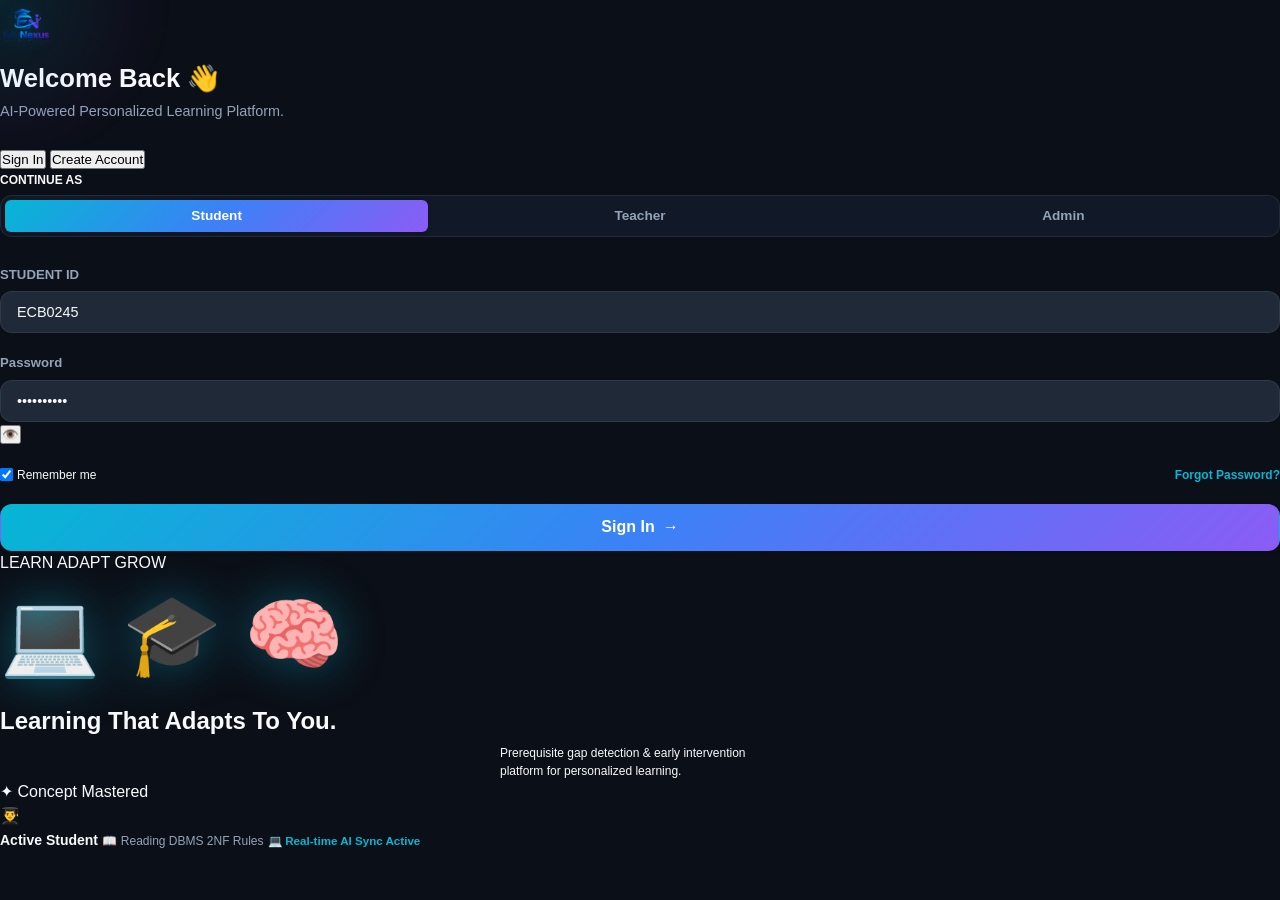
==== index.html @ 5bfc8385 "Integrate official high-res EduNexus logo, splash screen, and responsive brand styling" ====
<!DOCTYPE html>
<html lang="en" data-theme="dark">
<head>
  <meta charset="UTF-8">
  <meta name="viewport" content="width=device-width, initial-scale=1.0">
  <title>EduNexus — AI-Powered Personalized Learning & Early Intervention</title>
  
  <!-- Modern Typography -->
  <link rel="preconnect" href="https://fonts.googleapis.com">
  <link rel="preconnect" href="https://fonts.gstatic.com" crossorigin>
  <link href="https://fonts.googleapis.com/css2?family=Plus+Jakarta+Sans:wght@400;500;600;700;800&family=JetBrains+Mono:wght@400;600&display=swap" rel="stylesheet">
  
  <!-- CSS Stylesheet System -->
  <link rel="stylesheet" href="css/global.css">
  <link rel="stylesheet" href="css/components.css">
  <link rel="stylesheet" href="css/animations.css">
  <link rel="stylesheet" href="css/auth.css">
  <link rel="stylesheet" href="css/dashboard.css">
  <link rel="stylesheet" href="css/responsive.css">
</head>
<body>

  <!-- SPLASH ENTRANCE SCREEN -->
  <div id="edunexus-splash-screen" class="splash-screen-overlay">
    <div class="splash-logo-wrapper">
      <img src="assets/logo.png" alt="EduNexus — Personalized Learning Platform" class="splash-logo-img">
    </div>
  </div>

  <!-- SPA AUTHENTICATION VIEW WRAPPER -->
  <div id="auth-view-wrapper" style="display: block;"></div>

  <!-- SPA APPLICATION SHELL (SIDEBAR & HEADER) -->
  <div id="app-shell" class="app-container" style="display: none;">
    <!-- COLLAPSIBLE SIDEBAR WITH PERMANENT FOOTER -->
    <aside id="sidebar-container" class="app-sidebar">
      <div class="sidebar-header">
        <a class="sidebar-brand magnetic-target" onclick="Router.navigate('/student')" title="EduNexus">
          <img src="assets/logo.png" alt="EduNexus — Personalized Learning Platform" class="edunexus-logo-img sidebar-logo-img">
        </a>
        <button class="sidebar-toggle-btn" onclick="App.toggleSidebar()" title="Toggle Navigation">
          ⋮
        </button>
      </div>

      <!-- Navigation Links Scrollable Area -->
      <nav id="sidebar-nav-items" class="sidebar-nav"></nav>

      <!-- PERMANENT SIDEBAR FOOTER USER SECTION -->
      <div class="sidebar-footer">
        <div id="sidebar-user-avatar" class="user-avatar" onclick="App.toggleProfileDropdown()">S</div>
        <div class="user-info">
          <span id="sidebar-user-name" class="user-name">Demo Student</span>
          <span id="sidebar-user-role" class="user-role">STUDENT</span>
        </div>
        <button onclick="Auth.confirmLogout()" class="btn btn-secondary btn-sm" style="margin-left: auto; padding: 0.35rem 0.55rem;" title="Logout">
          🚪
        </button>
      </div>
    </aside>

    <!-- MAIN DASHBOARD CONTENT AREA -->
    <main class="app-main">
      <!-- Top Sticky App Header -->
      <header class="app-header">
        <div class="header-welcome">
          <h2 id="header-welcome-text">Good morning, <strong>Student</strong> 👋</h2>
        </div>

        <!-- Header Actions with Profile Dropdown -->
        <div class="header-actions">
          <button class="btn btn-secondary btn-sm" onclick="Notifications.toast('You have no unread notifications.', 'info')">
            🔔 <span class="badge badge-cyan" style="padding: 0.1rem 0.4rem;">0</span>
          </button>
          
          <div style="position: relative;">
            <button class="btn btn-outline btn-sm" onclick="App.toggleProfileDropdown()">
              👤 Profile ▼
            </button>
            <div id="header-profile-dropdown" class="header-profile-dropdown">
              <a class="dropdown-item" onclick="Router.navigate('/settings')">⚙️ Settings</a>
              <div style="height: 1px; background: var(--border-color); margin: 0.35rem 0;"></div>
              <a class="dropdown-item text-danger" onclick="Auth.confirmLogout()">🚪 Logout</a>
            </div>
          </div>
        </div>
      </header>

      <!-- Page Body Container (Dynamic SPA Router View) -->
      <div id="page-body-container" class="page-body"></div>
    </main>
  </div>

  <!-- GLOBAL MODAL OVERLAY CONTAINER -->
  <div id="global-modal-overlay" class="modal-overlay">
    <div class="modal-container">
      <div class="modal-header">
        <h3 id="global-modal-title" class="modal-title">Notification</h3>
        <button class="modal-close" onclick="Notifications.closeModal()">&times;</button>
      </div>
      <div id="global-modal-body" class="modal-body"></div>
      <div id="global-modal-footer" class="modal-footer">
        <button class="btn btn-primary" onclick="Notifications.closeModal()">OK</button>
      </div>
    </div>
  </div>

  <!-- GLOBAL TOAST CONTAINER -->
  <div id="global-toast-container" class="toast-container"></div>

  <!-- JAVASCRIPT MODULAR STACK -->
  <script src="js/storage.js"></script>
  <script src="js/auth.js"></script>
  <script src="js/ai-engine.js"></script>
  <script src="js/quiz.js"></script>
  <script src="js/learning-path.js"></script>
  <script src="js/student.js"></script>
  <script src="js/teacher.js"></script>
  <script src="js/admin.js"></script>
  <script src="js/notifications.js"></script>
  <script src="js/animations.js"></script>
  <script src="js/router.js"></script>
  <script src="js/app.js"></script>
</body>
</html>
---- css/global.css ----
/* ============================================================
   EDUNEXUS — GLOBAL DESIGN SYSTEM & TOKENS
   ============================================================ */

:root {
  /* Color Palette - Dark Theme (Default) */
  --bg-primary: #0B0F17;
  --bg-secondary: #111827;
  --bg-tertiary: #1F2937;
  --bg-card: rgba(17, 24, 39, 0.75);
  --bg-card-hover: rgba(31, 41, 55, 0.85);
  --bg-glass: rgba(17, 24, 39, 0.6);

  --text-primary: #F8FAFC;
  --text-secondary: #94A3B8;
  --text-muted: #64748B;
  
  --accent-cyan: #06B6D4;
  --accent-blue: #3B82F6;
  --accent-purple: #8B5CF6;
  --accent-pink: #EC4899;
  --accent-amber: #F59E0B;
  --accent-emerald: #10B981;
  --accent-rose: #EF4444;

  --gradient-primary: linear-gradient(135deg, #06B6D4 0%, #3B82F6 50%, #8B5CF6 100%);
  --gradient-secondary: linear-gradient(135deg, #3B82F6 0%, #8B5CF6 100%);
  --gradient-glow: radial-gradient(circle at center, rgba(6, 182, 212, 0.15) 0%, rgba(139, 92, 246, 0.05) 50%, transparent 70%);
  --gradient-card: linear-gradient(145deg, rgba(255, 255, 255, 0.05) 0%, rgba(255, 255, 255, 0.01) 100%);

  --border-color: rgba(255, 255, 255, 0.08);
  --border-focus: rgba(6, 182, 212, 0.5);

  --shadow-sm: 0 2px 4px rgba(0, 0, 0, 0.2);
  --shadow-md: 0 4px 12px rgba(0, 0, 0, 0.3);
  --shadow-lg: 0 10px 30px rgba(0, 0, 0, 0.4);
  --shadow-glow: 0 0 20px rgba(6, 182, 212, 0.25);

  --radius-sm: 6px;
  --radius-md: 12px;
  --radius-lg: 20px;
  --radius-full: 9999px;

  --sidebar-width: 260px;
  --sidebar-collapsed-width: 72px;
  --header-height: 70px;

  --font-family: -apple-system, BlinkMacSystemFont, "Segoe UI", Roboto, Helvetica, Arial, sans-serif;
  --transition-fast: 0.15s cubic-bezier(0.4, 0, 0.2, 1);
  --transition-normal: 0.25s cubic-bezier(0.4, 0, 0.2, 1);
  --transition-slow: 0.4s cubic-bezier(0.4, 0, 0.2, 1);
}

/* Light Theme Overrides */
[data-theme="light"] {
  --bg-primary: #F1F5F9;
  --bg-secondary: #FFFFFF;
  --bg-tertiary: #E2E8F0;
  --bg-card: rgba(255, 255, 255, 0.85);
  --bg-card-hover: rgba(248, 250, 252, 0.95);
  --bg-glass: rgba(255, 255, 255, 0.7);

  --text-primary: #0F172A;
  --text-secondary: #475569;
  --text-muted: #94A3B8;

  --border-color: rgba(0, 0, 0, 0.08);
  --border-focus: rgba(3B82F6, 0.5);

  --shadow-sm: 0 2px 4px rgba(0, 0, 0, 0.05);
  --shadow-md: 0 4px 12px rgba(0, 0, 0, 0.08);
  --shadow-lg: 0 10px 30px rgba(0, 0, 0, 0.12);
  --shadow-glow: 0 0 20px rgba(59, 130, 246, 0.15);
}

/* Base Resets */
*, *::before, *::after {
  box-sizing: border-box;
  margin: 0;
  padding: 0;
}

html, body {
  width: 100%;
  height: 100%;
  font-family: var(--font-family);
  background-color: var(--bg-primary);
  color: var(--text-primary);
  overflow-x: hidden;
  line-height: 1.5;
  -webkit-font-smoothing: antialiased;
  -webkit-tap-highlight-color: transparent;
}

body {
  display: flex;
  flex-direction: column;
  min-height: 100vh;
}

/* Scrollbar Styling */
::-webkit-scrollbar {
  width: 6px;
  height: 6px;
}
::-webkit-scrollbar-track {
  background: var(--bg-primary);
}
::-webkit-scrollbar-thumb {
  background: var(--bg-tertiary);
  border-radius: var(--radius-full);
}
::-webkit-scrollbar-thumb:hover {
  background: var(--accent-blue);
}

/* Utility Layout Classes */
.flex { display: flex; }
.flex-col { flex-direction: column; }
.items-center { align-items: center; }
.justify-between { justify-content: space-between; }
.justify-center { justify-content: center; }
.gap-1 { gap: 0.25rem; }
.gap-2 { gap: 0.5rem; }
.gap-3 { gap: 0.75rem; }
.gap-4 { gap: 1rem; }
.gap-6 { gap: 1.5rem; }

.grid { display: grid; }
.grid-2 { grid-template-columns: repeat(2, 1fr); }
.grid-3 { grid-template-columns: repeat(3, 1fr); }
.grid-4 { grid-template-columns: repeat(4, 1fr); }

.w-full { width: 100%; }
.h-full { height: 100%; }

.text-sm { font-size: 0.875rem; }
.text-xs { font-size: 0.75rem; }
.text-lg { font-size: 1.125rem; }
.text-xl { font-size: 1.25rem; }
.text-2xl { font-size: 1.5rem; }
.font-bold { font-weight: 700; }
.font-medium { font-weight: 500; }

.hidden { display: none !important; }
---- css/components.css ----
/* ============================================================
   EDUNEXUS — REUSABLE UI COMPONENTS & OFFICIAL BRAND LOGO
   ============================================================ */

/* Official EduNexus Logo Component */
.edunexus-logo-img {
  height: auto;
  max-height: 52px;
  width: auto;
  object-fit: contain;
  transition: transform 250ms ease, filter 250ms ease;
  filter: drop-shadow(0 2px 8px rgba(6, 182, 212, 0.15));
  user-select: none;
}

.edunexus-logo-img:hover {
  transform: scale(1.04);
  filter: drop-shadow(0 4px 16px rgba(6, 182, 212, 0.35));
}

/* Splash Screen Entrance Animation */
.splash-screen-overlay {
  position: fixed;
  top: 0;
  left: 0;
  width: 100vw;
  height: 100vh;
  background: var(--bg-primary);
  display: flex;
  align-items: center;
  justify-content: center;
  z-index: 9999;
  opacity: 1;
  transition: opacity 500ms ease, visibility 500ms ease;
  pointer-events: none;
}

.splash-screen-overlay.fade-out {
  opacity: 0;
  visibility: hidden;
}

.splash-logo-wrapper {
  animation: splashLogoEntrance 750ms ease-out forwards;
}

.splash-logo-img {
  max-height: 95px;
  width: auto;
  object-fit: contain;
  filter: drop-shadow(0 8px 24px rgba(6, 182, 212, 0.4));
}

@keyframes splashLogoEntrance {
  0% {
    opacity: 0;
    transform: scale(0.96);
  }
  100% {
    opacity: 1;
    transform: scale(1);
  }
}

/* Buttons */
.btn {
  display: inline-flex;
  align-items: center;
  justify-content: center;
  gap: 0.5rem;
  padding: 0.65rem 1.25rem;
  font-family: var(--font-family);
  font-size: 0.9rem;
  font-weight: 600;
  border-radius: var(--radius-md);
  border: 1px solid transparent;
  cursor: pointer;
  transition: all var(--transition-fast);
  outline: none;
  user-select: none;
  white-space: nowrap;
}

.btn-primary {
  background: var(--gradient-primary);
  color: #FFFFFF;
  box-shadow: var(--shadow-sm);
}
.btn-primary:hover {
  transform: translateY(-2px) scale(1.02);
  box-shadow: var(--shadow-glow);
}
.btn-primary:active {
  transform: translateY(0) scale(0.98);
}

.btn-secondary {
  background: var(--bg-tertiary);
  color: var(--text-primary);
  border-color: var(--border-color);
}
.btn-secondary:hover {
  background: var(--bg-card-hover);
  border-color: var(--text-muted);
  transform: translateY(-1px);
}

.btn-outline {
  background: transparent;
  color: var(--accent-cyan);
  border-color: var(--accent-cyan);
}
.btn-outline:hover {
  background: rgba(6, 182, 212, 0.1);
  box-shadow: 0 0 12px rgba(6, 182, 212, 0.2);
}

.btn-danger {
  background: rgba(239, 68, 68, 0.15);
  color: #F87171;
  border-color: rgba(239, 68, 68, 0.3);
}
.btn-danger:hover {
  background: rgba(239, 68, 68, 0.3);
  color: #FFFFFF;
}

.btn-sm {
  padding: 0.4rem 0.85rem;
  font-size: 0.8rem;
  border-radius: var(--radius-sm);
}

.btn-lg {
  padding: 0.85rem 1.75rem;
  font-size: 1rem;
}

/* Glass & Card Containers */
.card {
  background: var(--bg-card);
  backdrop-filter: blur(12px);
  -webkit-backdrop-filter: blur(12px);
  border: 1px solid var(--border-color);
  border-radius: var(--radius-md);
  padding: 1.5rem;
  transition: transform var(--transition-normal), box-shadow var(--transition-normal), border-color var(--transition-normal);
  position: relative;
  overflow: hidden;
}

.card:hover {
  transform: translateY(-3px) scale(1.015);
  box-shadow: var(--shadow-md);
  border-color: rgba(255, 255, 255, 0.15);
}

.card-gradient-border {
  position: relative;
}

.card-gradient-border::before {
  content: '';
  position: absolute;
  top: 0;
  left: 0;
  right: 0;
  height: 2px;
  background: var(--gradient-primary);
}

/* Badges */
.badge {
  display: inline-flex;
  align-items: center;
  gap: 0.25rem;
  padding: 0.25rem 0.6rem;
  font-size: 0.75rem;
  font-weight: 700;
  border-radius: var(--radius-full);
  text-transform: uppercase;
  letter-spacing: 0.05em;
}

.badge-cyan {
  background: rgba(6, 182, 212, 0.15);
  color: var(--accent-cyan);
  border: 1px solid rgba(6, 182, 212, 0.3);
}

.badge-purple {
  background: rgba(139, 92, 246, 0.15);
  color: var(--accent-purple);
  border: 1px solid rgba(139, 92, 246, 0.3);
}

.badge-high {
  background: rgba(239, 68, 68, 0.15);
  color: #F87171;
  border: 1px solid rgba(239, 68, 68, 0.3);
}

.badge-medium {
  background: rgba(245, 158, 11, 0.15);
  color: #FBBF24;
  border: 1px solid rgba(245, 158, 11, 0.3);
}

.badge-low {
  background: rgba(16, 185, 129, 0.15);
  color: #34D399;
  border: 1px solid rgba(16, 185, 129, 0.3);
}

/* Form Controls */
.form-group {
  margin-bottom: 1.25rem;
  display: flex;
  flex-direction: column;
  gap: 0.4rem;
}

.form-label {
  font-size: 0.825rem;
  font-weight: 600;
  color: var(--text-secondary);
}

.form-control {
  width: 100%;
  padding: 0.75rem 1rem;
  font-family: var(--font-family);
  font-size: 0.9rem;
  color: var(--text-primary);
  background: var(--bg-tertiary);
  border: 1px solid var(--border-color);
  border-radius: var(--radius-md);
  transition: border-color var(--transition-fast), box-shadow var(--transition-fast);
  outline: none;
}

.form-control:focus {
  border-color: var(--accent-cyan);
  box-shadow: 0 0 0 3px rgba(6, 182, 212, 0.15);
}

/* Modals */
.modal-overlay {
  position: fixed;
  top: 0;
  left: 0;
  right: 0;
  bottom: 0;
  background: rgba(11, 15, 25, 0.75);
  backdrop-filter: blur(8px);
  -webkit-backdrop-filter: blur(8px);
  display: flex;
  align-items: center;
  justify-content: center;
  z-index: 1000;
  opacity: 0;
  visibility: hidden;
  transition: opacity var(--transition-normal), visibility var(--transition-normal);
}

.modal-overlay.active {
  opacity: 1;
  visibility: visible;
}

.modal-container {
  background: var(--bg-secondary);
  border: 1px solid var(--border-color);
  border-radius: var(--radius-lg);
  width: 90%;
  max-width: 540px;
  box-shadow: var(--shadow-lg);
  transform: scale(0.95);
  transition: transform var(--transition-normal);
  overflow: hidden;
}

.modal-overlay.active .modal-container {
  transform: scale(1);
}

.modal-header {
  padding: 1.25rem 1.5rem;
  border-bottom: 1px solid var(--border-color);
  display: flex;
  align-items: center;
  justify-content: space-between;
}

.modal-title {
  font-size: 1.15rem;
  font-weight: 700;
  color: var(--text-primary);
}

.modal-close {
  background: transparent;
  border: none;
  color: var(--text-muted);
  font-size: 1.5rem;
  cursor: pointer;
  line-height: 1;
}

.modal-body {
  padding: 1.5rem;
  max-height: 70vh;
  overflow-y: auto;
}

.modal-footer {
  padding: 1rem 1.5rem;
  border-top: 1px solid var(--border-color);
  display: flex;
  justify-content: flex-end;
  gap: 0.75rem;
  background: var(--bg-tertiary);
}

/* Toast Notifications */
.toast-container {
  position: fixed;
  bottom: 1.5rem;
  right: 1.5rem;
  z-index: 1100;
  display: flex;
  flex-direction: column;
  gap: 0.75rem;
}

.toast {
  display: flex;
  align-items: center;
  gap: 0.75rem;
  padding: 0.85rem 1.25rem;
  background: var(--bg-card);
  border: 1px solid var(--border-color);
  border-radius: var(--radius-md);
  box-shadow: var(--shadow-md);
  color: var(--text-primary);
  font-size: 0.875rem;
  font-weight: 500;
  animation: slideInRight 0.3s ease-out forwards;
}

@keyframes slideInRight {
  from { transform: translateX(100%); opacity: 0; }
  to { transform: translateX(0); opacity: 1; }
}

/* AI Sparkle Icon */
.ai-sparkle-icon {
  display: inline-block;
  color: var(--accent-cyan);
  animation: pulseGlow 2s infinite ease-in-out;
}

@keyframes pulseGlow {
  0%, 100% { transform: scale(1); filter: drop-shadow(0 0 4px var(--accent-cyan)); }
  50% { transform: scale(1.2); filter: drop-shadow(0 0 10px var(--accent-cyan)); }
}
---- css/animations.css ----
/* ============================================================
   EDUNEXUS — KEYFRAME ANIMATIONS & EFFECTS
   ============================================================ */

/* Cursor Spotlight Radial Overlay */
.cursor-spotlight {
  position: fixed;
  top: 0;
  left: 0;
  width: 350px;
  height: 350px;
  border-radius: 50%;
  background: radial-gradient(circle, rgba(6, 182, 212, 0.12) 0%, rgba(139, 92, 246, 0.03) 50%, transparent 70%);
  pointer-events: none;
  transform: translate(-50%, -50%);
  z-index: 9999;
  transition: opacity 0.3s ease;
}

/* Floating Animation */
@keyframes float {
  0%, 100% { transform: translateY(0px) rotate(0deg); }
  50% { transform: translateY(-8px) rotate(1deg); }
}
.animate-float {
  animation: float 4s ease-in-out infinite;
}

/* Pulse Glow */
@keyframes pulseGlow {
  0%, 100% { box-shadow: 0 0 15px rgba(6, 182, 212, 0.2); }
  50% { box-shadow: 0 0 30px rgba(6, 182, 212, 0.5); }
}
.animate-pulse-glow {
  animation: pulseGlow 3s infinite ease-in-out;
}

/* Fade Scale In */
@keyframes fadeScaleIn {
  from {
    opacity: 0;
    transform: scale(0.96) translateY(8px);
  }
  to {
    opacity: 1;
    transform: scale(1) translateY(0);
  }
}
.animate-fade-in {
  animation: fadeScaleIn 0.35s cubic-bezier(0.16, 1, 0.3, 1) forwards;
}

/* Loading Spinner */
@keyframes spin {
  from { transform: rotate(0deg); }
  to { transform: rotate(360deg); }
}
.spinner {
  width: 24px;
  height: 24px;
  border: 3px solid rgba(255, 255, 255, 0.1);
  border-top-color: var(--accent-cyan);
  border-radius: 50%;
  animation: spin 0.8s linear infinite;
}

/* Magnetic Logo Hover & Letter Scaling */
.brand-letter {
  display: inline-block;
  transition: transform 0.2s cubic-bezier(0.34, 1.56, 0.64, 1), color 0.2s ease;
  cursor: pointer;
}

/* Splash Screen Overlay */
.splash-screen {
  position: fixed;
  inset: 0;
  background: var(--bg-primary);
  display: flex;
  flex-direction: column;
  align-items: center;
  justify-content: center;
  z-index: 10000;
  transition: opacity 0.5s ease, visibility 0.5s ease;
}
.splash-screen.fade-out {
  opacity: 0;
  visibility: hidden;
}

/* Student Reading Book Character Animation */
@keyframes walkAndRead {
  0% {
    transform: translateX(0px) scaleX(1);
  }
  42% {
    transform: translateX(240px) scaleX(1) rotate(0deg);
  }
  46% {
    transform: translateX(240px) scaleX(1) rotate(180deg);
  }
  50% {
    transform: translateX(240px) scaleX(1) rotate(360deg);
  }
  51% {
    transform: translateX(240px) scaleX(-1);
  }
  92% {
    transform: translateX(0px) scaleX(-1) rotate(0deg);
  }
  96% {
    transform: translateX(0px) scaleX(-1) rotate(180deg);
  }
  100% {
    transform: translateX(0px) scaleX(1) rotate(360deg);
  }
}

.reading-student-character {
  position: relative;
  display: inline-flex;
  align-items: center;
  justify-content: center;
  width: 48px;
  height: 48px;
  animation: walkAndRead 12s ease-in-out infinite;
  user-select: none;
}

.reading-student-avatar {
  width: 40px;
  height: 40px;
  background: var(--gradient-primary);
  border-radius: 50%;
  display: flex;
  align-items: center;
  justify-content: center;
  color: white;
  font-size: 20px;
  box-shadow: 0 4px 12px rgba(6, 182, 212, 0.4);
}

/* Learning Path Node Pulse */
@keyframes nodePulse {
  0% { box-shadow: 0 0 0 0 rgba(6, 182, 212, 0.6); }
  70% { box-shadow: 0 0 0 12px rgba(6, 182, 212, 0); }
  100% { box-shadow: 0 0 0 0 rgba(6, 182, 212, 0); }
}
.node-active {
  animation: nodePulse 2s infinite;
}
---- css/auth.css ----
/* ============================================================
   EDUNEXUS — AUTHENTICATION STYLES (LOGIN & REGISTRATION)
   ============================================================ */

.auth-wrapper {
  min-height: 100vh;
  width: 100%;
  display: flex;
  align-items: center;
  justify-content: center;
  background: var(--bg-primary);
  position: relative;
  overflow: hidden;
  padding: 1.5rem;
}

/* Background Animated Blobs */
.auth-bg-blob {
  position: absolute;
  border-radius: 50%;
  filter: blur(80px);
  opacity: 0.35;
  pointer-events: none;
}
.auth-bg-blob-1 {
  top: -10%;
  left: -10%;
  width: 450px;
  height: 450px;
  background: var(--accent-cyan);
}
.auth-bg-blob-2 {
  bottom: -15%;
  right: -10%;
  width: 500px;
  height: 500px;
  background: var(--accent-purple);
}

.auth-card {
  width: 100%;
  max-width: 440px;
  background: var(--bg-card);
  backdrop-filter: blur(16px);
  -webkit-backdrop-filter: blur(16px);
  border: 1px solid var(--border-color);
  border-radius: var(--radius-lg);
  padding: 2.5rem 2rem;
  box-shadow: var(--shadow-lg);
  z-index: 10;
  position: relative;
}

.auth-brand {
  display: flex;
  flex-direction: column;
  align-items: center;
  margin-bottom: 2rem;
  text-align: center;
}

.auth-brand img {
  height: 50px;
  width: auto;
  margin-bottom: 0.75rem;
}

.auth-subtitle {
  font-size: 0.85rem;
  color: var(--text-secondary);
  font-weight: 500;
}

/* Role Selector Tabs */
.role-tabs {
  display: flex;
  background: var(--bg-secondary);
  border-radius: var(--radius-md);
  padding: 0.25rem;
  margin-bottom: 1.75rem;
  border: 1px solid var(--border-color);
}

.role-tab {
  flex: 1;
  padding: 0.55rem 0;
  text-align: center;
  font-size: 0.85rem;
  font-weight: 600;
  color: var(--text-secondary);
  border: none;
  background: transparent;
  border-radius: var(--radius-sm);
  cursor: pointer;
  transition: all var(--transition-fast);
}

.role-tab.active {
  background: var(--gradient-primary);
  color: #FFFFFF;
  box-shadow: var(--shadow-sm);
}

.role-tab:hover:not(.active) {
  color: var(--text-primary);
}

/* Auth Actions & Links */
.auth-actions {
  display: flex;
  flex-direction: column;
  gap: 1rem;
  margin-top: 1.5rem;
}

.auth-footer-text {
  text-align: center;
  font-size: 0.85rem;
  color: var(--text-muted);
  margin-top: 1.5rem;
}

.auth-link {
  color: var(--accent-cyan);
  text-decoration: none;
  font-weight: 600;
  cursor: pointer;
}
.auth-link:hover {
  text-decoration: underline;
}
---- css/dashboard.css ----
/* ============================================================
   EDUNEXUS — MAIN APPLICATION DASHBOARD STYLES
   ============================================================ */

/* App Container Layout */
.app-container {
  display: flex;
  min-height: 100vh;
  width: 100%;
  position: relative;
  background: var(--bg-primary);
}

/* Sidebar */
.app-sidebar {
  width: var(--sidebar-width);
  background: var(--bg-secondary);
  border-right: 1px solid var(--border-color);
  display: flex;
  flex-direction: column;
  position: fixed;
  top: 0;
  bottom: 0;
  left: 0;
  z-index: 100;
  transition: width var(--transition-normal);
}

.app-sidebar.collapsed {
  width: var(--sidebar-collapsed-width);
}

.sidebar-header {
  height: var(--header-height);
  display: flex;
  align-items: center;
  justify-content: space-between;
  padding: 0 1.25rem;
  border-bottom: 1px solid var(--border-color);
}

.sidebar-brand {
  display: flex;
  align-items: center;
  gap: 0.75rem;
  overflow: hidden;
  text-decoration: none;
}

.sidebar-brand img {
  height: 36px;
  width: auto;
  min-width: 36px;
}

.sidebar-toggle-btn {
  background: transparent;
  border: none;
  color: var(--text-secondary);
  font-size: 1.2rem;
  cursor: pointer;
  padding: 0.4rem;
  border-radius: var(--radius-sm);
  display: flex;
  align-items: center;
  justify-content: center;
  transition: color var(--transition-fast), background-color var(--transition-fast);
}
.sidebar-toggle-btn:hover {
  color: var(--text-primary);
  background: var(--bg-tertiary);
}

/* Sidebar Navigation Items */
.sidebar-nav {
  flex: 1;
  padding: 1.25rem 0.75rem;
  display: flex;
  flex-direction: column;
  gap: 0.35rem;
  overflow-y: auto;
}

.nav-item {
  display: flex;
  align-items: center;
  gap: 0.85rem;
  padding: 0.75rem 1rem;
  color: var(--text-secondary);
  text-decoration: none;
  border-radius: var(--radius-md);
  font-size: 0.9rem;
  font-weight: 500;
  transition: all var(--transition-fast);
  white-space: nowrap;
  cursor: pointer;
}

.nav-item:hover {
  color: var(--text-primary);
  background: rgba(255, 255, 255, 0.05);
}

.nav-item.active {
  background: var(--gradient-primary);
  color: #FFFFFF;
  font-weight: 600;
  box-shadow: var(--shadow-sm);
}

.nav-item .nav-icon {
  font-size: 1.15rem;
  min-width: 24px;
  display: flex;
  align-items: center;
  justify-content: center;
}

.app-sidebar.collapsed .nav-text {
  display: none;
}

.app-sidebar.collapsed .sidebar-brand-text {
  display: none;
}

/* Sidebar Footer User Info */
.sidebar-footer {
  padding: 1rem;
  border-top: 1px solid var(--border-color);
  display: flex;
  align-items: center;
  gap: 0.75rem;
}

.user-avatar {
  width: 38px;
  height: 38px;
  min-width: 38px;
  border-radius: 50%;
  background: var(--gradient-secondary);
  display: flex;
  align-items: center;
  justify-content: center;
  color: #FFFFFF;
  font-weight: 700;
  font-size: 0.95rem;
}

.user-info {
  display: flex;
  flex-direction: column;
  overflow: hidden;
}

.user-name {
  font-size: 0.875rem;
  font-weight: 600;
  color: var(--text-primary);
  white-space: nowrap;
  overflow: hidden;
  text-overflow: ellipsis;
}

.user-role {
  font-size: 0.75rem;
  color: var(--text-muted);
  text-transform: capitalize;
}

.app-sidebar.collapsed .user-info {
  display: none;
}

/* Main Content Area */
.app-main {
  flex: 1;
  margin-left: var(--sidebar-width);
  display: flex;
  flex-direction: column;
  min-height: 100vh;
  transition: margin-left var(--transition-normal);
}

.app-sidebar.collapsed + .app-main {
  margin-left: var(--sidebar-collapsed-width);
}

/* Top App Header */
.app-header {
  height: var(--header-height);
  background: var(--bg-glass);
  backdrop-filter: blur(12px);
  -webkit-backdrop-filter: blur(12px);
  border-bottom: 1px solid var(--border-color);
  display: flex;
  align-items: center;
  justify-content: space-between;
  padding: 0 2rem;
  position: sticky;
  top: 0;
  z-index: 90;
}

.header-welcome {
  display: flex;
  flex-direction: column;
}

.header-welcome h2 {
  font-size: 1.15rem;
  font-weight: 700;
}

.header-actions {
  display: flex;
  align-items: center;
  gap: 1rem;
}

/* Main Page Body Container */
.page-body {
  padding: 2rem;
  flex: 1;
}

/* Overview Stat Cards Grid */
.stats-grid {
  display: grid;
  grid-template-columns: repeat(auto-fit, minmax(220px, 1fr));
  gap: 1.25rem;
  margin-bottom: 2rem;
}

.stat-card {
  display: flex;
  align-items: center;
  gap: 1rem;
  padding: 1.25rem 1.5rem;
}

.stat-icon {
  width: 48px;
  height: 48px;
  border-radius: var(--radius-md);
  background: rgba(6, 182, 212, 0.12);
  color: var(--accent-cyan);
  display: flex;
  align-items: center;
  justify-content: center;
  font-size: 1.5rem;
}

.stat-content {
  display: flex;
  flex-direction: column;
}

.stat-value {
  font-size: 1.6rem;
  font-weight: 800;
  line-height: 1.2;
}

.stat-label {
  font-size: 0.8rem;
  color: var(--text-secondary);
  font-weight: 500;
}

/* Subjects & Topic Cards Grid */
.subject-card {
  cursor: pointer;
}

.subject-header {
  display: flex;
  justify-content: space-between;
  align-items: flex-start;
  margin-bottom: 1rem;
}

.subject-title {
  font-size: 1.1rem;
  font-weight: 700;
}

.topic-list-item {
  display: flex;
  align-items: center;
  justify-content: space-between;
  padding: 0.85rem 1rem;
  background: var(--bg-tertiary);
  border: 1px solid var(--border-color);
  border-radius: var(--radius-md);
  margin-bottom: 0.65rem;
  transition: all var(--transition-fast);
}

.topic-list-item:hover {
  border-color: var(--accent-cyan);
  transform: translateX(4px);
}

/* Quiz Container Layout */
.quiz-container {
  max-width: 720px;
  margin: 0 auto;
}

.quiz-header {
  display: flex;
  align-items: center;
  justify-content: space-between;
  margin-bottom: 1.5rem;
}

.quiz-question-card {
  margin-bottom: 1.5rem;
}

.quiz-question-text {
  font-size: 1.15rem;
  font-weight: 600;
  margin-bottom: 1.25rem;
}

.quiz-options {
  display: flex;
  flex-direction: column;
  gap: 0.85rem;
}

.quiz-option-btn {
  display: flex;
  align-items: center;
  gap: 1rem;
  width: 100%;
  padding: 1rem 1.25rem;
  background: var(--bg-tertiary);
  border: 1px solid var(--border-color);
  border-radius: var(--radius-md);
  color: var(--text-primary);
  font-size: 0.95rem;
  text-align: left;
  cursor: pointer;
  transition: all var(--transition-fast);
}

.quiz-option-btn:hover {
  background: var(--bg-card-hover);
  border-color: var(--accent-cyan);
}

.quiz-option-btn.selected {
  background: rgba(6, 182, 212, 0.15);
  border-color: var(--accent-cyan);
  box-shadow: 0 0 12px rgba(6, 182, 212, 0.2);
}

.quiz-option-letter {
  width: 28px;
  height: 28px;
  border-radius: 50%;
  background: rgba(255, 255, 255, 0.1);
  display: flex;
  align-items: center;
  justify-content: center;
  font-weight: 700;
  font-size: 0.85rem;
}

.quiz-option-btn.selected .quiz-option-letter {
  background: var(--accent-cyan);
  color: #FFFFFF;
}

/* Learning Path Node Map */
.learning-path-wrapper {
  display: flex;
  flex-direction: column;
  align-items: center;
  padding: 2rem 0;
  gap: 1.5rem;
  position: relative;
}

.path-node-card {
  width: 100%;
  max-width: 480px;
  display: flex;
  align-items: center;
  gap: 1.25rem;
  padding: 1.25rem;
  background: var(--bg-card);
  border: 2px solid var(--border-color);
  border-radius: var(--radius-md);
  position: relative;
  z-index: 2;
}

.path-node-card.mastered { border-color: var(--accent-emerald); }
.path-node-card.weak-gap { border-color: var(--accent-rose); box-shadow: 0 0 15px rgba(239, 68, 68, 0.25); }
.path-node-card.current { border-color: var(--accent-cyan); box-shadow: 0 0 15px rgba(6, 182, 212, 0.25); }

.path-connector-line {
  width: 3px;
  height: 35px;
  background: var(--gradient-primary);
  margin: -0.5rem 0;
  z-index: 1;
}

/* Banner Alert */
.intervention-banner {
  background: linear-gradient(135deg, rgba(239, 68, 68, 0.15) 0%, rgba(245, 158, 11, 0.15) 100%);
  border: 1px solid rgba(239, 68, 68, 0.3);
  border-radius: var(--radius-md);
  padding: 1.25rem 1.5rem;
  margin-bottom: 1.75rem;
  display: flex;
  align-items: center;
  justify-content: space-between;
}
---- css/responsive.css ----
/* ============================================================
   EDUNEXUS — RESPONSIVE & MOBILE WEBVIEW OVERRIDES
   ============================================================ */

/* Tablet (Under 992px) */
@media (max-width: 992px) {
  :root {
    --sidebar-width: 220px;
  }
  
  .page-body {
    padding: 1.25rem;
  }
  
  .stats-grid {
    grid-template-columns: repeat(2, 1fr);
  }
  
  .grid-3, .grid-4 {
    grid-template-columns: repeat(2, 1fr);
  }
}

/* Mobile Devices (Under 768px) */
@media (max-width: 768px) {
  .app-sidebar {
    transform: translateX(-100%);
    width: 260px !important;
    box-shadow: var(--shadow-lg);
  }

  .app-sidebar.mobile-open {
    transform: translateX(0);
  }

  .app-main {
    margin-left: 0 !important;
  }

  .app-header {
    padding: 0 1rem;
  }

  .stats-grid {
    grid-template-columns: 1fr;
  }

  .grid-2, .grid-3, .grid-4 {
    grid-template-columns: 1fr;
  }

  .modal-container {
    max-width: 95%;
  }

  .toast-container {
    left: 1rem;
    right: 1rem;
    bottom: 1rem;
  }
  
  .toast {
    min-width: 100%;
  }

  .cursor-spotlight {
    display: none !important;
  }

  /* Ensure touch targets are at least 44x44px for Android WebView */
  .btn, .nav-item, .quiz-option-btn, .form-control {
    min-height: 44px;
  }
}
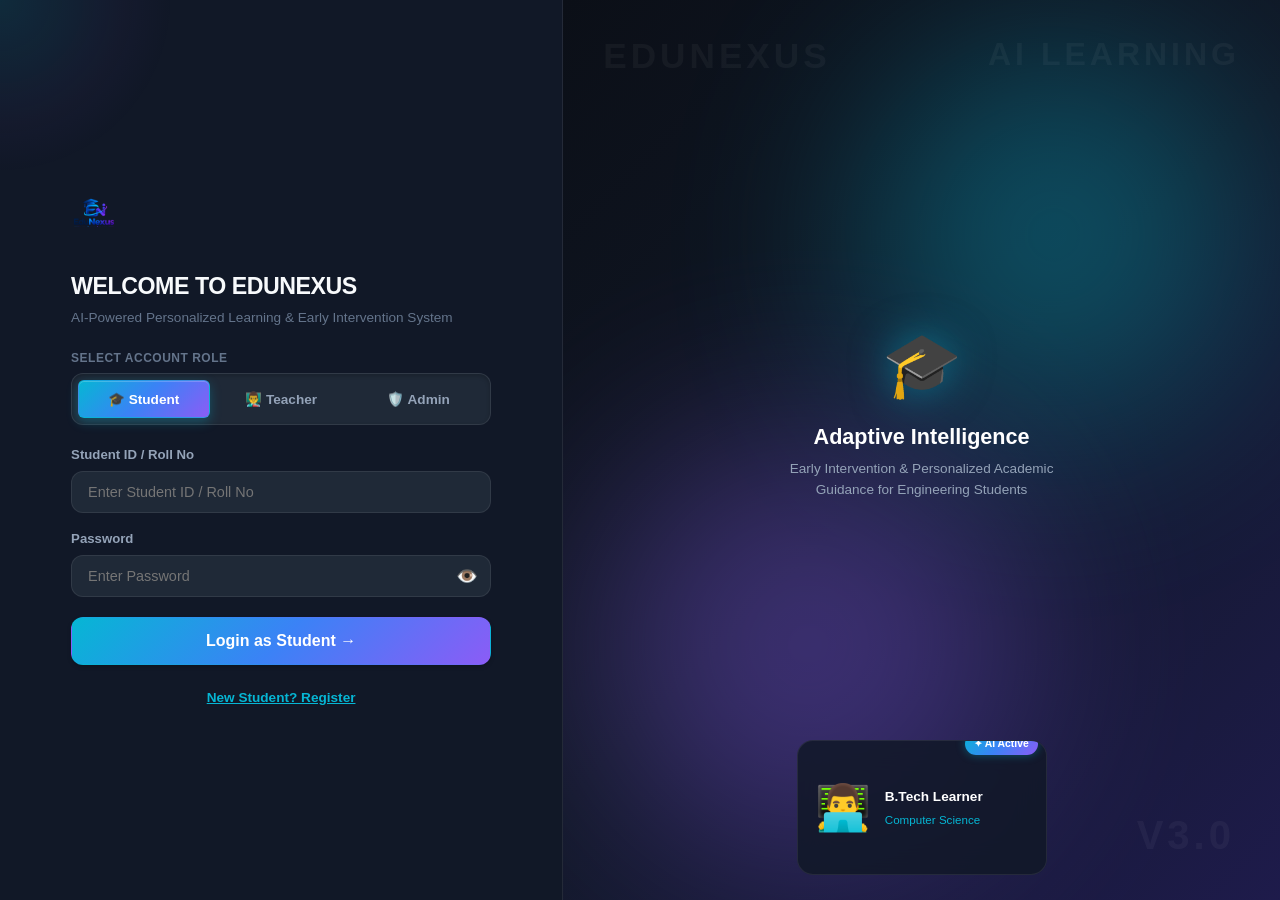
==== commit 2eeb8de2: "feat: multi-role auth, subject management, learning path separation, and legal section" ====
--- a/index.html
+++ b/index.html
@@ -30,17 +30,14 @@
   <!-- SPA AUTHENTICATION VIEW WRAPPER -->
   <div id="auth-view-wrapper" style="display: block;"></div>
 
-  <!-- SPA APPLICATION SHELL (SIDEBAR & HEADER) -->
+  <!-- SPA APPLICATION SHELL (PERMANENT FIXED SIDEBAR & HEADER) -->
   <div id="app-shell" class="app-container" style="display: none;">
-    <!-- COLLAPSIBLE SIDEBAR WITH PERMANENT FOOTER -->
+    <!-- PERMANENT FIXED SIDEBAR WITH USER FOOTER -->
     <aside id="sidebar-container" class="app-sidebar">
       <div class="sidebar-header">
         <a class="sidebar-brand magnetic-target" onclick="Router.navigate('/student')" title="EduNexus">
           <img src="assets/logo.png" alt="EduNexus — Personalized Learning Platform" class="edunexus-logo-img sidebar-logo-img">
         </a>
-        <button class="sidebar-toggle-btn" onclick="App.toggleSidebar()" title="Toggle Navigation">
-          ⋮
-        </button>
       </div>
 
       <!-- Navigation Links Scrollable Area -->
@@ -61,20 +58,20 @@
 
     <!-- MAIN DASHBOARD CONTENT AREA -->
     <main class="app-main">
-      <!-- Top Sticky App Header -->
+      <!-- Top Sticky App Header with Utility Controls -->
       <header class="app-header">
-        <div class="header-welcome">
-          <h2 id="header-welcome-text">Good morning, <strong>Student</strong> 👋</h2>
-        </div>
+        <!-- Header Utility Actions (Eye Care, Notifications, Profile) -->
+        <div class="header-actions">
+          <button class="btn btn-secondary btn-sm" onclick="App.toggleEyeCareTheme()" title="Toggle Eye Protection Mode">
+            👁 <span style="font-size:0.75rem; font-weight:700;">Eye Care</span>
+          </button>
 
-        <!-- Header Actions with Profile Dropdown -->
-        <div class="header-actions">
-          <button class="btn btn-secondary btn-sm" onclick="Notifications.toast('You have no unread notifications.', 'info')">
+          <button class="btn btn-secondary btn-sm" onclick="Notifications.toast('You have no unread notifications.', 'info')" title="Notifications">
             🔔 <span class="badge badge-cyan" style="padding: 0.1rem 0.4rem;">0</span>
           </button>
           
           <div style="position: relative;">
-            <button class="btn btn-outline btn-sm" onclick="App.toggleProfileDropdown()">
+            <button class="btn btn-outline btn-sm" onclick="App.toggleProfileDropdown()" title="Profile Account Menu">
               👤 Profile ▼
             </button>
             <div id="header-profile-dropdown" class="header-profile-dropdown">
@@ -114,9 +111,11 @@
   <script src="js/ai-engine.js"></script>
   <script src="js/quiz.js"></script>
   <script src="js/learning-path.js"></script>
+  <script src="js/mindful-break.js"></script>
   <script src="js/student.js"></script>
   <script src="js/teacher.js"></script>
   <script src="js/admin.js"></script>
+  <script src="js/subject.js"></script>
   <script src="js/notifications.js"></script>
   <script src="js/animations.js"></script>
   <script src="js/router.js"></script>
--- a/css/global.css
+++ b/css/global.css
@@ -1,5 +1,6 @@
 /* ============================================================
-   EDUNEXUS — GLOBAL DESIGN SYSTEM & TOKENS
+   EDUNEXUS — GLOBAL DESIGN SYSTEM & 3-THEME ENGINE
+   DARK MODE • LIGHT MODE • EYE PROTECTION MODE
    ============================================================ */
 
 :root {
@@ -41,9 +42,19 @@
   --radius-lg: 20px;
   --radius-full: 9999px;
 
-  --sidebar-width: 260px;
+  --sidebar-width: 250px;
   --sidebar-collapsed-width: 72px;
   --header-height: 70px;
+
+  /* STRICT LAYER Z-INDEX ARCHITECTURE */
+  --z-bg: 0;
+  --z-decor: 1;
+  --z-content: 10;
+  --z-header: 100;
+  --z-dropdown: 500;
+  --z-modal: 1000;
+  --z-toast: 1100;
+  --z-splash: 9999;
 
   --font-family: -apple-system, BlinkMacSystemFont, "Segoe UI", Roboto, Helvetica, Arial, sans-serif;
   --transition-fast: 0.15s cubic-bezier(0.4, 0, 0.2, 1);
@@ -51,18 +62,18 @@
   --transition-slow: 0.4s cubic-bezier(0.4, 0, 0.2, 1);
 }
 
-/* Light Theme Overrides */
+/* 1. LIGHT MODE THEME OVERRIDES */
 [data-theme="light"] {
-  --bg-primary: #F1F5F9;
+  --bg-primary: #F8FAFC;
   --bg-secondary: #FFFFFF;
-  --bg-tertiary: #E2E8F0;
-  --bg-card: rgba(255, 255, 255, 0.85);
-  --bg-card-hover: rgba(248, 250, 252, 0.95);
-  --bg-glass: rgba(255, 255, 255, 0.7);
+  --bg-tertiary: #F1F5F9;
+  --bg-card: rgba(255, 255, 255, 0.9);
+  --bg-card-hover: rgba(241, 245, 249, 0.95);
+  --bg-glass: rgba(255, 255, 255, 0.85);
 
   --text-primary: #0F172A;
   --text-secondary: #475569;
-  --text-muted: #94A3B8;
+  --text-muted: #64748B;
 
   --border-color: rgba(0, 0, 0, 0.08);
   --border-focus: rgba(3B82F6, 0.5);
@@ -73,7 +84,34 @@
   --shadow-glow: 0 0 20px rgba(59, 130, 246, 0.15);
 }
 
-/* Base Resets */
+/* 2. EYE PROTECTION (EYECARE) WARM ACADEMIC THEME OVERRIDES */
+[data-theme="eyecare"] {
+  --bg-primary: #FDFBF7;
+  --bg-secondary: #F7F3E9;
+  --bg-tertiary: #EFE9D9;
+  --bg-card: rgba(247, 243, 233, 0.92);
+  --bg-card-hover: rgba(239, 233, 217, 0.95);
+  --bg-glass: rgba(247, 243, 233, 0.88);
+
+  --text-primary: #2D3748;
+  --text-secondary: #4A5568;
+  --text-muted: #718096;
+
+  --accent-cyan: #0D9488;
+  --accent-blue: #2563EB;
+  --accent-purple: #7C3AED;
+  --accent-amber: #D97706;
+
+  --border-color: rgba(45, 55, 72, 0.12);
+  --border-focus: rgba(13, 148, 136, 0.5);
+
+  --shadow-sm: 0 2px 4px rgba(45, 55, 72, 0.05);
+  --shadow-md: 0 4px 12px rgba(45, 55, 72, 0.08);
+  --shadow-lg: 0 10px 30px rgba(45, 55, 72, 0.12);
+  --shadow-glow: 0 0 20px rgba(13, 148, 136, 0.15);
+}
+
+/* Base Resets & Smooth Global Color Transitions */
 *, *::before, *::after {
   box-sizing: border-box;
   margin: 0;
@@ -90,6 +128,7 @@
   line-height: 1.5;
   -webkit-font-smoothing: antialiased;
   -webkit-tap-highlight-color: transparent;
+  transition: background-color 0.25s ease, color 0.25s ease;
 }
 
 body {
@@ -111,7 +150,7 @@
   border-radius: var(--radius-full);
 }
 ::-webkit-scrollbar-thumb:hover {
-  background: var(--accent-blue);
+  background: var(--accent-cyan);
 }
 
 /* Utility Layout Classes */
@@ -142,4 +181,20 @@
 .font-bold { font-weight: 700; }
 .font-medium { font-weight: 500; }
 
+.gradient-text {
+  background: var(--gradient-primary);
+  -webkit-background-clip: text;
+  -webkit-text-fill-color: transparent;
+}
+
 .hidden { display: none !important; }
+
+/* Accessibility: Respect Reduced Motion Preference */
+@media (prefers-reduced-motion: reduce) {
+  *, *::before, *::after {
+    animation-duration: 0.01ms !important;
+    animation-iteration-count: 1 !important;
+    transition-duration: 0.01ms !important;
+    scroll-behavior: auto !important;
+  }
+}
--- a/css/components.css
+++ b/css/components.css
@@ -60,6 +60,83 @@
     opacity: 1;
     transform: scale(1);
   }
+}
+
+/* Live Date & Clock Widget */
+.live-clock-widget {
+  background: var(--bg-tertiary);
+  backdrop-filter: blur(10px);
+  border: 1px solid var(--border-color);
+  border-radius: var(--radius-md);
+  padding: 0.5rem 0.85rem;
+  display: inline-flex;
+  align-items: center;
+  gap: 0.65rem;
+  box-shadow: var(--shadow-sm);
+  user-select: none;
+}
+
+.live-clock-time {
+  font-family: 'JetBrains Mono', monospace;
+  font-size: 1rem;
+  font-weight: 700;
+  color: var(--accent-cyan);
+}
+
+.clock-pulse-dot {
+  width: 7px;
+  height: 7px;
+  background: var(--accent-cyan);
+  border-radius: 50%;
+  animation: pulseDot 1.5s infinite ease-in-out;
+}
+
+@keyframes pulseDot {
+  0%, 100% { opacity: 1; transform: scale(1); }
+  50% { opacity: 0.3; transform: scale(0.85); }
+}
+
+/* Universal Back Navigation Button (ONLY ← SYMBOL) */
+.back-nav-btn {
+  display: inline-flex;
+  align-items: center;
+  justify-content: center;
+  font-size: 1.15rem;
+  font-weight: 800;
+  color: var(--accent-cyan);
+  background: var(--bg-tertiary);
+  border: 1px solid var(--border-color);
+  border-radius: var(--radius-sm);
+  padding: 0.35rem 0.75rem;
+  cursor: pointer;
+  margin-bottom: 1.25rem;
+  transition: background 0.2s ease, transform 0.2s ease, border-color 0.2s ease;
+  text-decoration: none;
+  line-height: 1;
+  user-select: none;
+}
+
+.back-nav-btn:hover {
+  background: rgba(6, 182, 212, 0.15);
+  border-color: var(--accent-cyan);
+  transform: translateX(-3px);
+}
+
+/* Achievement Progress Bar */
+.achievement-progress-bar {
+  height: 6px;
+  background: var(--bg-tertiary);
+  border-radius: var(--radius-full);
+  overflow: hidden;
+  margin-top: 0.5rem;
+  position: relative;
+}
+
+.achievement-progress-fill {
+  height: 100%;
+  background: var(--gradient-primary);
+  border-radius: var(--radius-full);
+  transition: width 0.6s ease;
 }
 
 /* Buttons */
--- a/css/animations.css
+++ b/css/animations.css
@@ -1,8 +1,18 @@
 /* ============================================================
-   EDUNEXUS — KEYFRAME ANIMATIONS & EFFECTS
+   EDUNEXUS — PREMIUM KEYFRAME ANIMATIONS & MICRO-INTERACTIONS
    ============================================================ */
 
-/* Cursor Spotlight Radial Overlay */
+/* Fade-In Entrance Utility */
+@keyframes fadeIn {
+  from { opacity: 0; transform: translateY(8px); }
+  to { opacity: 1; transform: translateY(0); }
+}
+
+.fade-in {
+  animation: fadeIn 0.3s ease-out forwards;
+}
+
+/* Cursor Spotlight Radial Overlay (Desktop Only) */
 .cursor-spotlight {
   position: fixed;
   top: 0;
@@ -17,103 +27,159 @@
   transition: opacity 0.3s ease;
 }
 
-/* Floating Animation */
-@keyframes float {
-  0%, 100% { transform: translateY(0px) rotate(0deg); }
-  50% { transform: translateY(-8px) rotate(1deg); }
-}
-.animate-float {
-  animation: float 4s ease-in-out infinite;
-}
-
-/* Pulse Glow */
-@keyframes pulseGlow {
-  0%, 100% { box-shadow: 0 0 15px rgba(6, 182, 212, 0.2); }
-  50% { box-shadow: 0 0 30px rgba(6, 182, 212, 0.5); }
-}
-.animate-pulse-glow {
-  animation: pulseGlow 3s infinite ease-in-out;
-}
-
-/* Fade Scale In */
-@keyframes fadeScaleIn {
+/* Official Logo Premium Hover & Magnetic Proximity */
+.sidebar-brand img, .auth-brand img, .edunexus-logo-img {
+  transition: transform 0.3s cubic-bezier(0.34, 1.56, 0.64, 1), filter 0.3s ease, box-shadow 0.3s ease;
+  transform-origin: center center;
+}
+
+.sidebar-brand:hover img, .auth-brand:hover img, .edunexus-logo-img:hover {
+  transform: scale(1.04) translateY(-1px);
+  filter: brightness(1.1) drop-shadow(0 0 12px rgba(6, 182, 212, 0.4));
+}
+
+/* Single Gentle 👋 Hand Wave */
+@keyframes singleWave {
+  0% { transform: rotate(0deg); }
+  20% { transform: rotate(14deg); }
+  40% { transform: rotate(-8deg); }
+  60% { transform: rotate(14deg); }
+  80% { transform: rotate(-4deg); }
+  100% { transform: rotate(0deg); }
+}
+
+.wave-hand {
+  display: inline-block;
+  transform-origin: 70% 70%;
+  animation: singleWave 1.2s cubic-bezier(0.36, 0.07, 0.19, 0.97) once;
+}
+
+/* Staggered Dashboard Section Entrance */
+@keyframes staggeredCascade {
   from {
     opacity: 0;
-    transform: scale(0.96) translateY(8px);
+    transform: translateY(18px);
   }
   to {
     opacity: 1;
-    transform: scale(1) translateY(0);
+    transform: translateY(0);
   }
 }
-.animate-fade-in {
-  animation: fadeScaleIn 0.35s cubic-bezier(0.16, 1, 0.3, 1) forwards;
-}
-
-/* Loading Spinner */
-@keyframes spin {
-  from { transform: rotate(0deg); }
-  to { transform: rotate(360deg); }
-}
-.spinner {
-  width: 24px;
-  height: 24px;
-  border: 3px solid rgba(255, 255, 255, 0.1);
-  border-top-color: var(--accent-cyan);
-  border-radius: 50%;
-  animation: spin 0.8s linear infinite;
-}
-
-/* Magnetic Logo Hover & Letter Scaling */
-.brand-letter {
+
+.stagger-section {
+  opacity: 0;
+  animation: staggeredCascade 0.45s cubic-bezier(0.16, 1, 0.3, 1) forwards;
+}
+
+.stagger-1 { animation-delay: 0.05s; }
+.stagger-2 { animation-delay: 0.12s; }
+.stagger-3 { animation-delay: 0.19s; }
+.stagger-4 { animation-delay: 0.26s; }
+.stagger-5 { animation-delay: 0.33s; }
+.stagger-6 { animation-delay: 0.40s; }
+.stagger-7 { animation-delay: 0.47s; }
+
+/* AI Sparkle Gently Breathing Icon */
+@keyframes aiSparkleBreathing {
+  0%, 100% { opacity: 0.5; transform: scale(1); }
+  50% { opacity: 1; transform: scale(1.15); filter: drop-shadow(0 0 8px rgba(6, 182, 212, 0.8)); }
+}
+
+.ai-sparkle-icon {
   display: inline-block;
-  transition: transform 0.2s cubic-bezier(0.34, 1.56, 0.64, 1), color 0.2s ease;
-  cursor: pointer;
-}
-
-/* Splash Screen Overlay */
-.splash-screen {
-  position: fixed;
-  inset: 0;
-  background: var(--bg-primary);
-  display: flex;
-  flex-direction: column;
-  align-items: center;
-  justify-content: center;
-  z-index: 10000;
-  transition: opacity 0.5s ease, visibility 0.5s ease;
-}
-.splash-screen.fade-out {
-  opacity: 0;
-  visibility: hidden;
-}
-
-/* Student Reading Book Character Animation */
+  animation: aiSparkleBreathing 3s ease-in-out infinite;
+  color: var(--accent-cyan);
+}
+
+/* AI Recommended Topic Animated Gradient Border */
+@keyframes slowGradientMove {
+  0% { background-position: 0% 50%; }
+  50% { background-position: 100% 50%; }
+  100% { background-position: 0% 50%; }
+}
+
+.ai-recommended-glow {
+  position: relative;
+  background-size: 200% 200% !important;
+  animation: slowGradientMove 6s ease infinite;
+}
+
+/* Floating Decorative Elements */
+@keyframes slowFloat {
+  0%, 100% { transform: translateY(0px); }
+  50% { transform: translateY(-6px); }
+}
+
+.floating-decorative-element {
+  position: absolute;
+  pointer-events: none;
+  opacity: 0.12;
+  animation: slowFloat 5s ease-in-out infinite;
+  user-select: none;
+}
+
+/* Quiz Question Transition Animations */
+@keyframes slideOutLeft {
+  from { opacity: 1; transform: translateX(0); }
+  to { opacity: 0; transform: translateX(-25px); }
+}
+
+@keyframes slideInRight {
+  from { opacity: 0; transform: translateX(25px); }
+  to { opacity: 1; transform: translateX(0); }
+}
+
+.quiz-slide-in {
+  animation: slideInRight 0.3s cubic-bezier(0.16, 1, 0.3, 1) forwards;
+}
+
+/* Incorrect Answer Shake */
+@keyframes incorrectShake {
+  0%, 100% { transform: translateX(0); }
+  25% { transform: translateX(-4px); }
+  50% { transform: translateX(4px); }
+  75% { transform: translateX(-2px); }
+}
+
+.option-incorrect {
+  animation: incorrectShake 0.28s ease-in-out;
+  border-color: var(--accent-rose) !important;
+  background: rgba(239, 68, 68, 0.12) !important;
+}
+
+/* Correct Answer Pulse */
+@keyframes correctPulse {
+  0% { transform: scale(0.85); }
+  50% { transform: scale(1.08); }
+  100% { transform: scale(1); }
+}
+
+.option-correct-badge {
+  animation: correctPulse 0.3s cubic-bezier(0.34, 1.56, 0.64, 1);
+  color: var(--accent-emerald) !important;
+}
+
+/* Achievement Unlocked Sparkle Animation */
+@keyframes achievementPop {
+  0% { transform: scale(0.8); opacity: 0; }
+  60% { transform: scale(1.06); opacity: 1; }
+  100% { transform: scale(1); }
+}
+
+.achievement-pop {
+  animation: achievementPop 0.5s cubic-bezier(0.34, 1.56, 0.64, 1) forwards;
+}
+
+/* Student Reading Character Animation */
 @keyframes walkAndRead {
-  0% {
-    transform: translateX(0px) scaleX(1);
-  }
-  42% {
-    transform: translateX(240px) scaleX(1) rotate(0deg);
-  }
-  46% {
-    transform: translateX(240px) scaleX(1) rotate(180deg);
-  }
-  50% {
-    transform: translateX(240px) scaleX(1) rotate(360deg);
-  }
-  51% {
-    transform: translateX(240px) scaleX(-1);
-  }
-  92% {
-    transform: translateX(0px) scaleX(-1) rotate(0deg);
-  }
-  96% {
-    transform: translateX(0px) scaleX(-1) rotate(180deg);
-  }
-  100% {
-    transform: translateX(0px) scaleX(1) rotate(360deg);
-  }
+  0% { transform: translateX(0px) scaleX(1); }
+  42% { transform: translateX(240px) scaleX(1) rotate(0deg); }
+  46% { transform: translateX(240px) scaleX(1) rotate(180deg); }
+  50% { transform: translateX(240px) scaleX(1) rotate(360deg); }
+  51% { transform: translateX(240px) scaleX(-1); }
+  92% { transform: translateX(0px) scaleX(-1) rotate(0deg); }
+  96% { transform: translateX(0px) scaleX(-1) rotate(180deg); }
+  100% { transform: translateX(0px) scaleX(1) rotate(360deg); }
 }
 
 .reading-student-character {
@@ -140,12 +206,17 @@
   box-shadow: 0 4px 12px rgba(6, 182, 212, 0.4);
 }
 
-/* Learning Path Node Pulse */
-@keyframes nodePulse {
-  0% { box-shadow: 0 0 0 0 rgba(6, 182, 212, 0.6); }
-  70% { box-shadow: 0 0 0 12px rgba(6, 182, 212, 0); }
-  100% { box-shadow: 0 0 0 0 rgba(6, 182, 212, 0); }
-}
-.node-active {
-  animation: nodePulse 2s infinite;
-}
+/* Subtle Educational Background Ambient Visual Node */
+@keyframes ambientNodeFloat {
+  0%, 100% { transform: translateY(0px) scale(1); opacity: 0.15; }
+  50% { transform: translateY(-10px) scale(1.05); opacity: 0.25; }
+}
+
+.ambient-decor-node {
+  position: absolute;
+  pointer-events: none;
+  border-radius: 50%;
+  background: radial-gradient(circle, var(--accent-cyan) 0%, rgba(139, 92, 246, 0.2) 60%, transparent 80%);
+  animation: ambientNodeFloat 5s ease-in-out infinite;
+  z-index: var(--z-decor);
+}
--- a/css/auth.css
+++ b/css/auth.css
@@ -1,91 +1,73 @@
 /* ============================================================
-   EDUNEXUS — AUTHENTICATION STYLES (LOGIN & REGISTRATION)
+   EDUNEXUS — SPLIT-SCREEN SAAS AUTHENTICATION SYSTEM
    ============================================================ */
 
-.auth-wrapper {
+.auth-split-wrapper {
+  display: flex;
   min-height: 100vh;
   width: 100%;
-  display: flex;
-  align-items: center;
-  justify-content: center;
   background: var(--bg-primary);
   position: relative;
   overflow: hidden;
-  padding: 1.5rem;
-}
-
-/* Background Animated Blobs */
-.auth-bg-blob {
-  position: absolute;
-  border-radius: 50%;
-  filter: blur(80px);
-  opacity: 0.35;
-  pointer-events: none;
-}
-.auth-bg-blob-1 {
-  top: -10%;
-  left: -10%;
-  width: 450px;
-  height: 450px;
-  background: var(--accent-cyan);
-}
-.auth-bg-blob-2 {
-  bottom: -15%;
-  right: -10%;
-  width: 500px;
-  height: 500px;
-  background: var(--accent-purple);
-}
-
-.auth-card {
+}
+
+/* ============================================================
+   LEFT PANEL — AUTHENTICATION FORM (44% WIDTH)
+   ============================================================ */
+.auth-left-panel {
+  flex: 0 0 44%;
+  max-width: 44%;
+  background: var(--bg-secondary);
+  border-right: 1px solid var(--border-color);
+  display: flex;
+  flex-direction: column;
+  justify-content: center;
+  align-items: center;
+  padding: 3rem 2.5rem;
+  z-index: 10;
+  position: relative;
+}
+
+.auth-left-content {
   width: 100%;
-  max-width: 440px;
-  background: var(--bg-card);
-  backdrop-filter: blur(16px);
-  -webkit-backdrop-filter: blur(16px);
+  max-width: 420px;
+}
+
+/* Logo Styling */
+.auth-header-logo {
+  display: flex;
+  align-items: center;
+  gap: 0.75rem;
+  margin-bottom: 2rem;
+}
+
+.auth-header-logo img {
+  height: 46px;
+  width: auto;
+  transition: transform 250ms ease, filter 250ms ease;
+  transform-origin: center center;
+}
+
+.auth-header-logo:hover img {
+  transform: scale(1.05);
+  filter: drop-shadow(0 0 10px rgba(6, 182, 212, 0.35));
+}
+
+/* Segmented Control: Sign In / Create Account */
+.segmented-control {
+  display: flex;
+  background: var(--bg-tertiary);
+  border-radius: var(--radius-md);
+  padding: 0.3rem;
+  margin-bottom: 1.5rem;
   border: 1px solid var(--border-color);
-  border-radius: var(--radius-lg);
-  padding: 2.5rem 2rem;
-  box-shadow: var(--shadow-lg);
-  z-index: 10;
-  position: relative;
-}
-
-.auth-brand {
-  display: flex;
-  flex-direction: column;
-  align-items: center;
-  margin-bottom: 2rem;
+}
+
+.segmented-tab {
+  flex: 1;
+  padding: 0.6rem 0;
   text-align: center;
-}
-
-.auth-brand img {
-  height: 50px;
-  width: auto;
-  margin-bottom: 0.75rem;
-}
-
-.auth-subtitle {
-  font-size: 0.85rem;
-  color: var(--text-secondary);
-  font-weight: 500;
-}
-
-/* Role Selector Tabs */
-.role-tabs {
-  display: flex;
-  background: var(--bg-secondary);
-  border-radius: var(--radius-md);
-  padding: 0.25rem;
-  margin-bottom: 1.75rem;
-  border: 1px solid var(--border-color);
-}
-
-.role-tab {
-  flex: 1;
-  padding: 0.55rem 0;
-  text-align: center;
-  font-size: 0.85rem;
+  font-size: 0.9rem;
   font-weight: 600;
   color: var(--text-secondary);
   border: none;
@@ -95,37 +77,288 @@
   transition: all var(--transition-fast);
 }
 
+.segmented-tab.active {
+  background: var(--gradient-primary);
+  color: #FFFFFF;
+  box-shadow: var(--shadow-sm);
+}
+
+/* Role Selector Tabs (Segmented Control) */
+.role-tabs {
+  display: flex;
+  background: var(--bg-tertiary);
+  border: 1px solid var(--border-color);
+  border-radius: var(--radius-md);
+  padding: 0.35rem;
+  gap: 0.35rem;
+  box-shadow: inset 0 2px 4px rgba(0, 0, 0, 0.2);
+}
+
+.role-tab {
+  flex: 1;
+  padding: 0.65rem 0.5rem;
+  text-align: center;
+  font-size: 0.85rem;
+  font-weight: 700;
+  color: var(--text-secondary);
+  background: transparent;
+  border: 1px solid transparent;
+  border-radius: var(--radius-sm);
+  cursor: pointer;
+  transition: all 0.2s cubic-bezier(0.4, 0, 0.2, 1);
+  display: flex;
+  align-items: center;
+  justify-content: center;
+  gap: 0.35rem;
+  user-select: none;
+}
+
+.role-tab:hover:not(.active) {
+  color: var(--text-primary);
+  background: rgba(255, 255, 255, 0.05);
+}
+
 .role-tab.active {
   background: var(--gradient-primary);
   color: #FFFFFF;
-  box-shadow: var(--shadow-sm);
-}
-
-.role-tab:hover:not(.active) {
+  border-color: rgba(6, 182, 212, 0.5);
+  box-shadow: 0 4px 12px rgba(6, 182, 212, 0.3), inset 0 1px 0 rgba(255, 255, 255, 0.2);
+}
+
+/* Input Focus Protection (No Layout Shifts) */
+.form-control {
+  transition: border-color 0.2s ease, box-shadow 0.2s ease;
+}
+
+.form-control:focus {
+  border-color: var(--accent-cyan);
+  box-shadow: 0 0 0 3px rgba(6, 182, 212, 0.15);
+}
+
+/* Password Input Wrapper with Show/Hide Eye Icon */
+.password-input-wrapper {
+  position: relative;
+  width: 100%;
+}
+
+.password-input-wrapper input {
+  padding-right: 2.75rem;
+}
+
+.password-toggle-btn {
+  position: absolute;
+  right: 0.85rem;
+  top: 50%;
+  transform: translateY(-50%);
+  background: transparent;
+  border: none;
+  color: var(--text-muted);
+  font-size: 1.1rem;
+  cursor: pointer;
+  transition: color 0.2s ease, transform 0.2s ease;
+}
+
+.password-toggle-btn:hover {
   color: var(--text-primary);
-}
-
-/* Auth Actions & Links */
-.auth-actions {
+  transform: translateY(-50%) scale(1.05);
+}
+
+/* Button Hover Protection */
+.btn-primary {
+  transition: transform 200ms ease, box-shadow 200ms ease, background 200ms ease;
+}
+
+.btn-primary:hover {
+  transform: scale(1.015);
+  box-shadow: var(--shadow-glow);
+}
+
+.btn-primary:hover .btn-arrow {
+  transform: translateX(3px);
+}
+
+/* Form Entrance & Switch Animations */
+@keyframes formEntrance {
+  from { opacity: 0; transform: translateY(12px); }
+  to { opacity: 1; transform: translateY(0); }
+}
+
+@keyframes formTabSwitch {
+  from { opacity: 0; transform: translateX(8px); }
+  to { opacity: 1; transform: translateX(0); }
+}
+
+@keyframes roleSwitch {
+  from { opacity: 0; transform: translateY(4px); }
+  to { opacity: 1; transform: translateY(0); }
+}
+
+.form-animate-entrance { animation: formEntrance 0.35s cubic-bezier(0.16, 1, 0.3, 1) forwards; }
+.form-animate-tab { animation: formTabSwitch 0.28s cubic-bezier(0.16, 1, 0.3, 1) forwards; }
+.form-animate-role { animation: roleSwitch 0.22s cubic-bezier(0.16, 1, 0.3, 1) forwards; }
+
+/* ============================================================
+   RIGHT PANEL — CLEAN UN-OBSCURED VISUAL CANVAS (56% WIDTH)
+   ============================================================ */
+.auth-right-panel {
+  flex: 0 0 56%;
+  max-width: 56%;
+  background: linear-gradient(135deg, #0B0F17 0%, #111827 50%, #1E1B4B 100%);
   display: flex;
   flex-direction: column;
-  gap: 1rem;
-  margin-top: 1.5rem;
-}
-
-.auth-footer-text {
+  align-items: center;
+  justify-content: center;
+  padding: 2rem;
+  position: relative;
+  overflow: hidden;
+  transform: none !important;
+  transition: none !important;
+  z-index: 0;
+}
+
+/* ZONE 1: BACKGROUND DECORATION ZONE (z-index: 0) */
+.background-decoration-zone {
+  position: absolute;
+  inset: 0;
+  pointer-events: none;
+  z-index: 0;
+}
+
+.right-panel-blob {
+  position: absolute;
+  border-radius: 50%;
+  filter: blur(100px);
+  opacity: 0.35;
+}
+.right-panel-blob-1 { top: 5%; right: 5%; width: 380px; height: 380px; background: var(--accent-cyan); }
+.right-panel-blob-2 { bottom: 5%; left: 5%; width: 420px; height: 420px; background: var(--accent-purple); }
+
+/* ZONE 2: BACKGROUND TEXT ZONE (z-index: 1) — STATIC FAINT TYPOGRAPHY */
+.background-text-zone {
+  position: absolute;
+  inset: 0;
+  pointer-events: none;
+  z-index: 1;
+  user-select: none;
+}
+
+.bg-text-item {
+  position: absolute;
+  font-family: var(--font-mono);
+  font-weight: 800;
+  color: #FFFFFF;
+  opacity: 0.04;
+  letter-spacing: 4px;
+  pointer-events: none;
+}
+
+.bg-text-top-left { top: 30px; left: 40px; font-size: 2.2rem; }
+.bg-text-top-right { top: 30px; right: 40px; font-size: 2rem; }
+.bg-text-bottom-right { bottom: 35px; right: 45px; font-size: 2.5rem; }
+
+/* ZONE 3: HERO INTERACTION ZONE & CENTER HERO GRAPHIC (z-index: 2) */
+.hero-interaction-zone {
+  width: 100%;
+  max-width: 540px;
+  height: 520px;
+  position: relative;
+  overflow: hidden;
+  display: flex;
+  align-items: center;
+  justify-content: center;
+  border-radius: var(--radius-lg);
+  z-index: 2;
+}
+
+/* UN-OBSCURED CENTERED HERO GRAPHIC (z-index: 2) */
+.center-hero-zone {
+  position: absolute;
+  top: 42%;
+  left: 50%;
+  transform: translate(-50%, -50%);
+  z-index: 2;
   text-align: center;
-  font-size: 0.85rem;
-  color: var(--text-muted);
-  margin-top: 1.5rem;
-}
-
-.auth-link {
-  color: var(--accent-cyan);
-  text-decoration: none;
-  font-weight: 600;
-  cursor: pointer;
-}
-.auth-link:hover {
-  text-decoration: underline;
-}
+  pointer-events: none;
+  width: 320px;
+  animation: centerHeroFloat 6s ease-in-out infinite;
+}
+
+@keyframes centerHeroFloat {
+  0%, 100% { transform: translate(-50%, -50%) translateY(0px); }
+  50% { transform: translate(-50%, -50%) translateY(-6px); }
+}
+
+/* BOTTOM-CENTER FIXED ACTIVE B.TECH LEARNER STUDY CHARACTER CARD (z-index: 3) */
+.study-character-zone {
+  position: absolute;
+  bottom: 25px;
+  left: 50%;
+  transform: translateX(-50%);
+  width: 250px;
+  height: 135px;
+  background: rgba(17, 24, 39, 0.85);
+  backdrop-filter: blur(16px);
+  border: 1px solid var(--border-color);
+  border-radius: 16px;
+  padding: 0.85rem 1.1rem;
+  display: flex;
+  align-items: center;
+  gap: 0.85rem;
+  z-index: 3;
+  pointer-events: auto;
+  overflow: hidden;
+  transition: transform 0.25s ease, border-color 0.25s ease;
+}
+
+.study-character-zone:hover {
+  transform: translateX(-50%) scale(1.02);
+  border-color: var(--accent-cyan);
+}
+
+.study-avatar-container {
+  font-size: 2.8rem;
+  display: flex;
+  align-items: center;
+  justify-content: center;
+  position: relative;
+}
+
+.study-info-box {
+  display: flex;
+  flex-direction: column;
+  gap: 0.2rem;
+  flex: 1;
+}
+
+/* Periodic AI Popup Bubble */
+.study-ai-popup {
+  position: absolute;
+  top: -8px;
+  right: 8px;
+  background: var(--gradient-primary);
+  color: #FFFFFF;
+  font-size: 0.65rem;
+  font-weight: 700;
+  padding: 0.2rem 0.55rem;
+  border-radius: var(--radius-full);
+  box-shadow: 0 0 10px rgba(6, 182, 212, 0.4);
+  animation: aiPopupPulse 4s ease-in-out infinite;
+}
+
+@keyframes aiPopupPulse {
+  0%, 100% { opacity: 0; transform: translateY(4px) scale(0.9); }
+  20%, 80% { opacity: 1; transform: translateY(0px) scale(1); }
+}
+
+/* Mobile & Touch Devices Responsiveness */
+@media (max-width: 992px) {
+  .auth-right-panel {
+    display: none !important;
+  }
+  .auth-left-panel {
+    flex: 0 0 100%;
+    max-width: 100%;
+    border-right: none;
+    padding: 2rem 1.5rem;
+  }
+}
--- a/css/dashboard.css
+++ b/css/dashboard.css
@@ -1,5 +1,6 @@
 /* ============================================================
-   EDUNEXUS — MAIN APPLICATION DASHBOARD STYLES
+   EDUNEXUS — MAIN APPLICATION DASHBOARD & SIDEBAR STYLES
+   PERMANENT FIXED 250PX SIDEBAR ARCHITECTURE & 3-THEME SUPPORT
    ============================================================ */
 
 /* App Container Layout */
@@ -9,9 +10,10 @@
   width: 100%;
   position: relative;
   background: var(--bg-primary);
-}
-
-/* Sidebar */
+  transition: background-color 0.25s ease;
+}
+
+/* Permanent Fixed 250px Sidebar Shell */
 .app-sidebar {
   width: var(--sidebar-width);
   background: var(--bg-secondary);
@@ -23,11 +25,8 @@
   bottom: 0;
   left: 0;
   z-index: 100;
-  transition: width var(--transition-normal);
-}
-
-.app-sidebar.collapsed {
-  width: var(--sidebar-collapsed-width);
+  transition: background-color 0.25s ease, border-color 0.25s ease;
+  overflow: hidden;
 }
 
 .sidebar-header {
@@ -37,6 +36,8 @@
   justify-content: space-between;
   padding: 0 1.25rem;
   border-bottom: 1px solid var(--border-color);
+  flex-shrink: 0;
+  transition: border-color 0.25s ease;
 }
 
 .sidebar-brand {
@@ -45,60 +46,49 @@
   gap: 0.75rem;
   overflow: hidden;
   text-decoration: none;
+  cursor: pointer;
 }
 
 .sidebar-brand img {
-  height: 36px;
+  height: 38px;
   width: auto;
-  min-width: 36px;
-}
-
-.sidebar-toggle-btn {
-  background: transparent;
-  border: none;
-  color: var(--text-secondary);
-  font-size: 1.2rem;
-  cursor: pointer;
-  padding: 0.4rem;
-  border-radius: var(--radius-sm);
-  display: flex;
-  align-items: center;
-  justify-content: center;
-  transition: color var(--transition-fast), background-color var(--transition-fast);
-}
-.sidebar-toggle-btn:hover {
-  color: var(--text-primary);
-  background: var(--bg-tertiary);
-}
-
-/* Sidebar Navigation Items */
+  min-width: 38px;
+  object-fit: contain;
+  transition: transform 0.25s ease;
+}
+
+/* Sidebar Navigation Scrollable Area */
 .sidebar-nav {
   flex: 1;
   padding: 1.25rem 0.75rem;
   display: flex;
   flex-direction: column;
-  gap: 0.35rem;
+  gap: 0.4rem;
   overflow-y: auto;
+  overflow-x: hidden;
 }
 
 .nav-item {
   display: flex;
   align-items: center;
   gap: 0.85rem;
-  padding: 0.75rem 1rem;
+  padding: 0.75rem 0.85rem;
   color: var(--text-secondary);
   text-decoration: none;
   border-radius: var(--radius-md);
   font-size: 0.9rem;
   font-weight: 500;
-  transition: all var(--transition-fast);
+  transition: background 0.2s ease, color 0.2s ease, transform 0.2s ease;
   white-space: nowrap;
   cursor: pointer;
+  user-select: none;
+  position: relative;
 }
 
 .nav-item:hover {
   color: var(--text-primary);
-  background: rgba(255, 255, 255, 0.05);
+  background: rgba(255, 255, 255, 0.06);
+  transform: translateX(2px);
 }
 
 .nav-item.active {
@@ -108,29 +98,53 @@
   box-shadow: var(--shadow-sm);
 }
 
+.nav-item.active::before {
+  content: '';
+  position: absolute;
+  left: 0;
+  top: 15%;
+  bottom: 15%;
+  width: 3px;
+  background: #FFFFFF;
+  border-radius: 0 4px 4px 0;
+}
+
 .nav-item .nav-icon {
-  font-size: 1.15rem;
+  font-size: 1.2rem;
+  width: 24px;
   min-width: 24px;
+  height: 24px;
   display: flex;
   align-items: center;
   justify-content: center;
-}
-
-.app-sidebar.collapsed .nav-text {
-  display: none;
-}
-
-.app-sidebar.collapsed .sidebar-brand-text {
-  display: none;
-}
-
-/* Sidebar Footer User Info */
+  transition: transform 0.2s ease;
+}
+
+.nav-item:hover .nav-icon {
+  transform: scale(1.08);
+}
+
+.nav-text,
+.sidebar-brand-text,
+.user-info {
+  opacity: 1;
+  visibility: visible;
+  white-space: nowrap;
+  overflow: hidden;
+}
+
+/* PERMANENT SIDEBAR FOOTER */
 .sidebar-footer {
-  padding: 1rem;
+  margin-top: auto;
+  flex-shrink: 0;
+  padding: 0.85rem;
   border-top: 1px solid var(--border-color);
+  background: var(--bg-secondary);
   display: flex;
   align-items: center;
   gap: 0.75rem;
+  z-index: 10;
+  transition: background-color 0.25s ease, border-color 0.25s ease;
 }
 
 .user-avatar {
@@ -145,6 +159,8 @@
   color: #FFFFFF;
   font-weight: 700;
   font-size: 0.95rem;
+  cursor: pointer;
+  user-select: none;
 }
 
 .user-info {
@@ -163,13 +179,10 @@
 }
 
 .user-role {
-  font-size: 0.75rem;
+  font-size: 0.725rem;
   color: var(--text-muted);
-  text-transform: capitalize;
-}
-
-.app-sidebar.collapsed .user-info {
-  display: none;
+  text-transform: uppercase;
+  letter-spacing: 0.05em;
 }
 
 /* Main Content Area */
@@ -179,14 +192,11 @@
   display: flex;
   flex-direction: column;
   min-height: 100vh;
-  transition: margin-left var(--transition-normal);
-}
-
-.app-sidebar.collapsed + .app-main {
-  margin-left: var(--sidebar-collapsed-width);
-}
-
-/* Top App Header */
+  transition: background-color 0.25s ease;
+  overflow-x: hidden;
+}
+
+/* Clean Top Sticky App Header */
 .app-header {
   height: var(--header-height);
   background: var(--bg-glass);
@@ -195,230 +205,88 @@
   border-bottom: 1px solid var(--border-color);
   display: flex;
   align-items: center;
-  justify-content: space-between;
-  padding: 0 2rem;
+  justify-content: flex-end;
+  padding: 0 2.25rem;
   position: sticky;
   top: 0;
   z-index: 90;
-}
-
-.header-welcome {
-  display: flex;
-  flex-direction: column;
-}
-
-.header-welcome h2 {
-  font-size: 1.15rem;
-  font-weight: 700;
+  transition: background-color 0.25s ease, border-color 0.25s ease;
 }
 
 .header-actions {
   display: flex;
   align-items: center;
-  gap: 1rem;
-}
-
-/* Main Page Body Container */
+  gap: 0.85rem;
+  position: relative;
+}
+
+/* Header Profile Dropdown Menu */
+.header-profile-dropdown {
+  position: absolute;
+  top: calc(100% + 0.5rem);
+  right: 0;
+  width: 200px;
+  background: var(--bg-secondary);
+  border: 1px solid var(--border-color);
+  border-radius: var(--radius-md);
+  box-shadow: var(--shadow-lg);
+  display: flex;
+  flex-direction: column;
+  padding: 0.5rem;
+  z-index: 120;
+  opacity: 0;
+  visibility: hidden;
+  transform: translateY(-8px);
+  transition: opacity 0.2s ease, transform 0.2s ease, visibility 0.2s ease, background-color 0.25s ease;
+}
+
+.header-profile-dropdown.show {
+  opacity: 1;
+  visibility: visible;
+  transform: translateY(0);
+}
+
+.dropdown-item {
+  display: flex;
+  align-items: center;
+  gap: 0.65rem;
+  padding: 0.6rem 0.85rem;
+  font-size: 0.85rem;
+  color: var(--text-primary);
+  border-radius: var(--radius-sm);
+  cursor: pointer;
+  transition: background 0.15s ease;
+}
+
+.dropdown-item:hover {
+  background: var(--bg-tertiary);
+  color: var(--accent-cyan);
+}
+
+.dropdown-item.text-danger:hover {
+  background: rgba(239, 68, 68, 0.15);
+  color: #F87171;
+}
+
+/* Page Body Container */
 .page-body {
   padding: 2rem;
   flex: 1;
 }
 
-/* Overview Stat Cards Grid */
-.stats-grid {
-  display: grid;
-  grid-template-columns: repeat(auto-fit, minmax(220px, 1fr));
-  gap: 1.25rem;
-  margin-bottom: 2rem;
-}
-
-.stat-card {
-  display: flex;
-  align-items: center;
-  gap: 1rem;
-  padding: 1.25rem 1.5rem;
-}
-
-.stat-icon {
-  width: 48px;
-  height: 48px;
-  border-radius: var(--radius-md);
-  background: rgba(6, 182, 212, 0.12);
-  color: var(--accent-cyan);
-  display: flex;
-  align-items: center;
-  justify-content: center;
-  font-size: 1.5rem;
-}
-
-.stat-content {
-  display: flex;
-  flex-direction: column;
-}
-
-.stat-value {
-  font-size: 1.6rem;
-  font-weight: 800;
-  line-height: 1.2;
-}
-
-.stat-label {
-  font-size: 0.8rem;
-  color: var(--text-secondary);
-  font-weight: 500;
-}
-
-/* Subjects & Topic Cards Grid */
-.subject-card {
-  cursor: pointer;
-}
-
-.subject-header {
-  display: flex;
-  justify-content: space-between;
-  align-items: flex-start;
-  margin-bottom: 1rem;
-}
-
-.subject-title {
-  font-size: 1.1rem;
-  font-weight: 700;
-}
-
-.topic-list-item {
-  display: flex;
-  align-items: center;
-  justify-content: space-between;
-  padding: 0.85rem 1rem;
-  background: var(--bg-tertiary);
-  border: 1px solid var(--border-color);
-  border-radius: var(--radius-md);
-  margin-bottom: 0.65rem;
-  transition: all var(--transition-fast);
-}
-
-.topic-list-item:hover {
-  border-color: var(--accent-cyan);
-  transform: translateX(4px);
-}
-
-/* Quiz Container Layout */
-.quiz-container {
-  max-width: 720px;
-  margin: 0 auto;
-}
-
-.quiz-header {
-  display: flex;
-  align-items: center;
-  justify-content: space-between;
-  margin-bottom: 1.5rem;
-}
-
-.quiz-question-card {
-  margin-bottom: 1.5rem;
-}
-
-.quiz-question-text {
-  font-size: 1.15rem;
-  font-weight: 600;
-  margin-bottom: 1.25rem;
-}
-
-.quiz-options {
-  display: flex;
-  flex-direction: column;
-  gap: 0.85rem;
-}
-
-.quiz-option-btn {
-  display: flex;
-  align-items: center;
-  gap: 1rem;
-  width: 100%;
-  padding: 1rem 1.25rem;
-  background: var(--bg-tertiary);
-  border: 1px solid var(--border-color);
-  border-radius: var(--radius-md);
-  color: var(--text-primary);
-  font-size: 0.95rem;
-  text-align: left;
-  cursor: pointer;
-  transition: all var(--transition-fast);
-}
-
-.quiz-option-btn:hover {
-  background: var(--bg-card-hover);
-  border-color: var(--accent-cyan);
-}
-
-.quiz-option-btn.selected {
-  background: rgba(6, 182, 212, 0.15);
-  border-color: var(--accent-cyan);
-  box-shadow: 0 0 12px rgba(6, 182, 212, 0.2);
-}
-
-.quiz-option-letter {
-  width: 28px;
-  height: 28px;
-  border-radius: 50%;
-  background: rgba(255, 255, 255, 0.1);
-  display: flex;
-  align-items: center;
-  justify-content: center;
-  font-weight: 700;
-  font-size: 0.85rem;
-}
-
-.quiz-option-btn.selected .quiz-option-letter {
-  background: var(--accent-cyan);
-  color: #FFFFFF;
-}
-
-/* Learning Path Node Map */
-.learning-path-wrapper {
-  display: flex;
-  flex-direction: column;
-  align-items: center;
-  padding: 2rem 0;
-  gap: 1.5rem;
-  position: relative;
-}
-
-.path-node-card {
-  width: 100%;
-  max-width: 480px;
-  display: flex;
-  align-items: center;
-  gap: 1.25rem;
-  padding: 1.25rem;
-  background: var(--bg-card);
-  border: 2px solid var(--border-color);
-  border-radius: var(--radius-md);
-  position: relative;
-  z-index: 2;
-}
-
-.path-node-card.mastered { border-color: var(--accent-emerald); }
-.path-node-card.weak-gap { border-color: var(--accent-rose); box-shadow: 0 0 15px rgba(239, 68, 68, 0.25); }
-.path-node-card.current { border-color: var(--accent-cyan); box-shadow: 0 0 15px rgba(6, 182, 212, 0.25); }
-
-.path-connector-line {
-  width: 3px;
-  height: 35px;
-  background: var(--gradient-primary);
-  margin: -0.5rem 0;
-  z-index: 1;
-}
-
-/* Banner Alert */
-.intervention-banner {
-  background: linear-gradient(135deg, rgba(239, 68, 68, 0.15) 0%, rgba(245, 158, 11, 0.15) 100%);
-  border: 1px solid rgba(239, 68, 68, 0.3);
-  border-radius: var(--radius-md);
-  padding: 1.25rem 1.5rem;
-  margin-bottom: 1.75rem;
-  display: flex;
-  align-items: center;
-  justify-content: space-between;
-}
+/* MOBILE DRAWER OVERLAY */
+.mobile-sidebar-backdrop {
+  position: fixed;
+  inset: 0;
+  background: rgba(11, 15, 23, 0.75);
+  backdrop-filter: blur(4px);
+  z-index: 95;
+  opacity: 0;
+  visibility: hidden;
+  transition: opacity 0.3s ease, visibility 0.3s ease;
+}
+
+.mobile-sidebar-backdrop.active {
+  opacity: 1;
+  visibility: visible;
+}
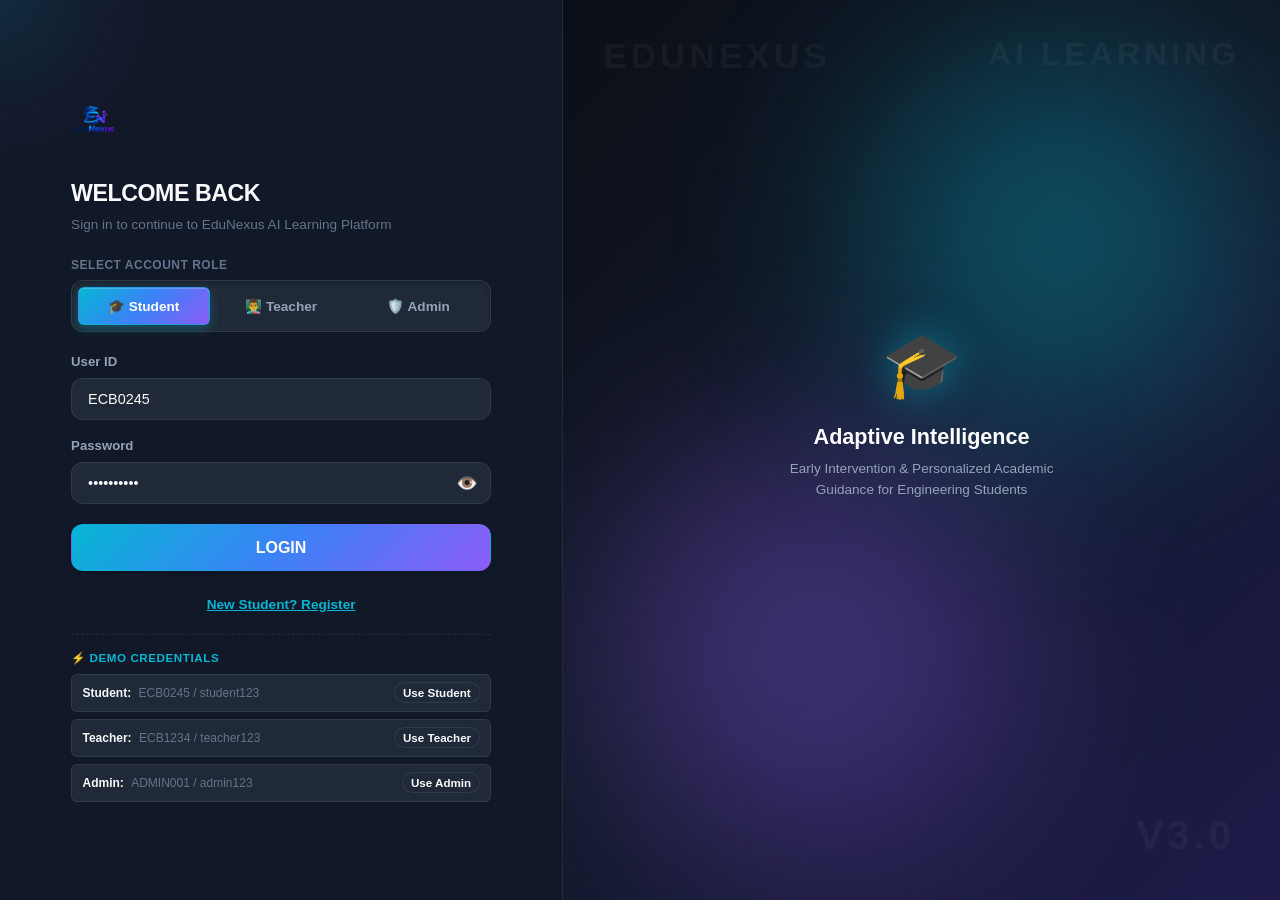
==== commit 09c6f69a: "Update EduNexus project" ====
--- a/index.html
+++ b/index.html
@@ -62,6 +62,10 @@
       <header class="app-header">
         <!-- Header Utility Actions (Eye Care, Notifications, Profile) -->
         <div class="header-actions">
+          <button class="btn nexaai-floating-btn" onclick="App.openNexaAIChat()" title="✦ NexaAI — EduNexus Learning Intelligence Assistant">
+            <span style="font-size:1.05rem;">✦</span> <span style="font-size:0.75rem; font-weight:800;">NexaAI</span>
+          </button>
+
           <button class="btn btn-secondary btn-sm" onclick="App.toggleEyeCareTheme()" title="Toggle Eye Protection Mode">
             👁 <span style="font-size:0.75rem; font-weight:700;">Eye Care</span>
           </button>
@@ -72,7 +76,7 @@
           
           <div style="position: relative;">
             <button class="btn btn-outline btn-sm" onclick="App.toggleProfileDropdown()" title="Profile Account Menu">
-              👤 Profile ▼
+              👤 <span id="header-user-name">Profile</span> ▼
             </button>
             <div id="header-profile-dropdown" class="header-profile-dropdown">
               <a class="dropdown-item" onclick="Router.navigate('/settings')">⚙️ Settings</a>
@@ -87,6 +91,11 @@
       <div id="page-body-container" class="page-body"></div>
     </main>
   </div>
+
+  <!-- FLOATING ROUND NEXAAI ACTION BUTTON (FIXED BOTTOM-RIGHT) -->
+  <button class="nexaai-round-fab" onclick="App.openNexaAIChat()" title="✦ Ask NexaAI Assistant">
+    <span style="font-size:1.3rem;">✦</span>
+  </button>
 
   <!-- GLOBAL MODAL OVERLAY CONTAINER -->
   <div id="global-modal-overlay" class="modal-overlay">
--- a/css/animations.css
+++ b/css/animations.css
@@ -220,3 +220,210 @@
   animation: ambientNodeFloat 5s ease-in-out infinite;
   z-index: var(--z-decor);
 }
+
+/* ============================================================
+   ADOBE-INSPIRED MOTION DESIGN & MICRO-INTERACTIONS
+   ============================================================ */
+
+:root {
+  --ease-adobe-out: cubic-bezier(0.16, 1, 0.3, 1);
+  --ease-adobe-in-out: cubic-bezier(0.65, 0, 0.35, 1);
+  --ease-adobe-spring: cubic-bezier(0.34, 1.56, 0.64, 1);
+  --motion-duration-fast: 0.2s;
+  --motion-duration-medium: 0.35s;
+  --motion-duration-slow: 0.55s;
+}
+
+/* Scroll-Triggered Reveal Classes (IntersectionObserver Target) */
+.reveal-on-scroll {
+  opacity: 0;
+  transform: translateY(24px) scale(0.985);
+  transition: opacity var(--motion-duration-slow) var(--ease-adobe-out),
+              transform var(--motion-duration-slow) var(--ease-adobe-out);
+  will-change: opacity, transform;
+}
+
+.reveal-on-scroll.is-visible {
+  opacity: 1;
+  transform: translateY(0) scale(1);
+}
+
+/* Adobe-Inspired Micro Hover Elevation & Micro-Interactions */
+.card, .stat-card, .btn, .dropdown-item {
+  transition: transform var(--motion-duration-fast) var(--ease-adobe-out),
+              box-shadow var(--motion-duration-fast) var(--ease-adobe-out),
+              border-color var(--motion-duration-fast) ease,
+              background-color var(--motion-duration-fast) ease;
+  will-change: transform, box-shadow;
+}
+
+.card:hover, .stat-card:hover {
+  transform: translateY(-3px) scale(1.004);
+  box-shadow: 0 12px 28px rgba(0, 0, 0, 0.28), 0 0 16px rgba(6, 182, 212, 0.12);
+}
+
+.btn:hover {
+  transform: translateY(-1.5px);
+  box-shadow: 0 4px 14px rgba(6, 182, 212, 0.25);
+}
+
+.btn:active {
+  transform: translateY(0.5px) scale(0.985);
+}
+
+/* Page View Route Transitions */
+.page-route-enter {
+  opacity: 0;
+  transform: translateY(14px);
+  animation: adobePageEnter var(--motion-duration-medium) var(--ease-adobe-out) forwards;
+}
+
+@keyframes adobePageEnter {
+  from {
+    opacity: 0;
+    transform: translateY(14px) scale(0.99);
+  }
+  to {
+    opacity: 1;
+    transform: translateY(0) scale(1);
+  }
+}
+
+/* Staggered Grid & Card Cascades */
+.stagger-container > * {
+  opacity: 0;
+  transform: translateY(16px);
+  animation: adobeStaggerItem var(--motion-duration-medium) var(--ease-adobe-out) forwards;
+}
+
+.stagger-container > *:nth-child(1) { animation-delay: 0.04s; }
+.stagger-container > *:nth-child(2) { animation-delay: 0.08s; }
+.stagger-container > *:nth-child(3) { animation-delay: 0.12s; }
+.stagger-container > *:nth-child(4) { animation-delay: 0.16s; }
+.stagger-container > *:nth-child(5) { animation-delay: 0.20s; }
+.stagger-container > *:nth-child(6) { animation-delay: 0.24s; }
+
+@keyframes adobeStaggerItem {
+  to {
+    opacity: 1;
+    transform: translateY(0);
+  }
+}
+
+/* Smooth Risk Filter Roster Row Transitions */
+#teacher-roster-tbody tr {
+  transition: opacity 0.25s var(--ease-adobe-out), transform 0.25s var(--ease-adobe-out);
+}
+
+/* Modal & Drawer Entrance / Exit */
+.modal-overlay-enter {
+  animation: modalOverlayFade 0.25s ease forwards;
+}
+
+@keyframes modalOverlayFade {
+  from { opacity: 0; }
+  to { opacity: 1; }
+}
+
+.modal-content-enter {
+  animation: modalScaleUp 0.3s var(--ease-adobe-out) forwards;
+}
+
+@keyframes modalScaleUp {
+  from { opacity: 0; transform: scale(0.96) translateY(10px); }
+  to { opacity: 1; transform: scale(1) translateY(0); }
+}
+
+/* Parallax Element Layer Classes */
+.parallax-layer-slow {
+  transition: transform 0.15s ease-out;
+  will-change: transform;
+}
+
+.parallax-layer-fast {
+  transition: transform 0.1s ease-out;
+  will-change: transform;
+}
+
+/* Very Subtle Bouncing Motion for NexaAI Buttons */
+@keyframes subtleBounce {
+  0%, 100% { transform: translateY(0px); }
+  50% { transform: translateY(-4px); }
+}
+
+.nexaai-floating-btn {
+  background: var(--gradient-primary) !important;
+  color: #FFFFFF !important;
+  border: 1px solid rgba(6, 182, 212, 0.5) !important;
+  border-radius: 9999px !important;
+  padding: 0.35rem 0.85rem !important;
+  display: inline-flex !important;
+  align-items: center !important;
+  gap: 0.45rem !important;
+  font-weight: 800 !important;
+  font-size: 0.75rem !important;
+  box-shadow: 0 4px 14px rgba(6, 182, 212, 0.35) !important;
+  animation: subtleBounce 3s ease-in-out infinite;
+  cursor: pointer;
+  position: relative;
+  z-index: 100;
+  transition: transform 0.2s var(--ease-adobe-out), box-shadow 0.2s ease !important;
+}
+
+.nexaai-floating-btn:hover {
+  animation-play-state: paused;
+  transform: translateY(-2px) scale(1.04) !important;
+  box-shadow: 0 6px 20px rgba(6, 182, 212, 0.5) !important;
+}
+
+/* Floating Round Action Button (Fixed Bottom-Right) */
+.nexaai-round-fab {
+  position: fixed;
+  bottom: 24px;
+  right: 24px;
+  width: 52px;
+  height: 52px;
+  border-radius: 50%;
+  background: var(--gradient-primary);
+  color: #FFFFFF;
+  border: 1px solid rgba(255, 255, 255, 0.25);
+  box-shadow: 0 8px 24px rgba(6, 182, 212, 0.45), 0 0 16px rgba(139, 92, 246, 0.3);
+  display: flex;
+  align-items: center;
+  justify-content: center;
+  cursor: pointer;
+  z-index: 999;
+  animation: subtleBounce 3.5s ease-in-out infinite;
+  transition: transform 0.25s cubic-bezier(0.34, 1.56, 0.64, 1), box-shadow 0.25s ease;
+}
+
+.nexaai-round-fab:hover {
+  animation-play-state: paused;
+  transform: scale(1.1) translateY(-3px);
+  box-shadow: 0 12px 30px rgba(6, 182, 212, 0.6), 0 0 20px rgba(139, 92, 246, 0.5);
+}
+
+/* Accessibility — Reduced Motion Media Query Support */
+@media (prefers-reduced-motion: reduce) {
+  *, ::before, ::after {
+    animation-duration: 0.01ms !important;
+    animation-iteration-count: 1 !important;
+    transition-duration: 0.01ms !important;
+    scroll-behavior: auto !important;
+  }
+
+  .reveal-on-scroll,
+  .stagger-section,
+  .stagger-container > * {
+    opacity: 1 !important;
+    transform: none !important;
+  }
+
+  .parallax-layer-slow,
+  .parallax-layer-fast,
+  .floating-decorative-element,
+  .reading-student-character {
+    animation: none !important;
+    transform: none !important;
+  }
+}
--- a/css/auth.css
+++ b/css/auth.css
@@ -9,6 +9,76 @@
   background: var(--bg-primary);
   position: relative;
   overflow: hidden;
+}
+
+/* ============================================================
+   CENTERED FLOATING LOGIN CARD & ATMOSPHERIC CANVAS
+   (Inspired by reference composition, styled with EduNexus tokens)
+   ============================================================ */
+.auth-centered-wrapper {
+  display: flex;
+  min-height: 100vh;
+  width: 100%;
+  align-items: center;
+  justify-content: center;
+  background: radial-gradient(circle at 50% 30%, rgba(6, 182, 212, 0.15) 0%, rgba(139, 92, 246, 0.08) 35%, var(--bg-primary) 70%);
+  position: relative;
+  overflow: hidden;
+  padding: 2rem 1.5rem;
+}
+
+[data-theme="light"] .auth-centered-wrapper {
+  background: radial-gradient(circle at 50% 30%, rgba(6, 182, 212, 0.12) 0%, rgba(139, 92, 246, 0.06) 40%, var(--bg-primary) 85%);
+}
+
+.auth-floating-card {
+  width: 100%;
+  max-width: 440px;
+  background: rgba(17, 24, 39, 0.78);
+  backdrop-filter: blur(20px);
+  -webkit-backdrop-filter: blur(20px);
+  border: 1px solid rgba(255, 255, 255, 0.12);
+  border-radius: var(--radius-lg);
+  padding: 2.75rem 2.25rem;
+  box-shadow: 0 20px 50px rgba(0, 0, 0, 0.45), 0 0 30px rgba(6, 182, 212, 0.12);
+  text-align: center;
+  position: relative;
+  z-index: 10;
+  animation: authCardEnter 0.45s cubic-bezier(0.16, 1, 0.3, 1) forwards;
+}
+
+[data-theme="light"] .auth-floating-card {
+  background: rgba(255, 255, 255, 0.88);
+  border: 1px solid rgba(0, 0, 0, 0.08);
+  box-shadow: 0 20px 50px rgba(0, 0, 0, 0.08), 0 0 20px rgba(6, 182, 212, 0.08);
+}
+
+@keyframes authCardEnter {
+  from { opacity: 0; transform: translateY(20px) scale(0.97); }
+  to { opacity: 1; transform: translateY(0) scale(1); }
+}
+
+.auth-brand-badge {
+  display: inline-flex;
+  align-items: center;
+  justify-content: center;
+  width: 64px;
+  height: 64px;
+  border-radius: 50%;
+  background: var(--bg-tertiary);
+  border: 1px solid var(--border-color);
+  margin: 0 auto 1.25rem auto;
+  box-shadow: 0 4px 16px rgba(6, 182, 212, 0.25);
+  transition: transform 0.3s cubic-bezier(0.34, 1.56, 0.64, 1);
+}
+
+.auth-brand-badge:hover {
+  transform: scale(1.08) rotate(4deg);
+}
+
+.auth-brand-badge img {
+  height: 38px;
+  width: auto;
 }
 
 /* ============================================================
--- a/css/dashboard.css
+++ b/css/dashboard.css
@@ -216,8 +216,22 @@
 .header-actions {
   display: flex;
   align-items: center;
-  gap: 0.85rem;
+  gap: 0.75rem;
   position: relative;
+  background: rgba(17, 24, 39, 0.75);
+  backdrop-filter: blur(16px);
+  -webkit-backdrop-filter: blur(16px);
+  border: 1px solid rgba(255, 255, 255, 0.12);
+  border-radius: var(--radius-md);
+  padding: 0.4rem 0.85rem;
+  box-shadow: 0 4px 20px rgba(0, 0, 0, 0.25);
+  transition: background-color 0.25s ease, border-color 0.25s ease, box-shadow 0.25s ease;
+}
+
+[data-theme="light"] .header-actions {
+  background: rgba(255, 255, 255, 0.82);
+  border: 1px solid rgba(0, 0, 0, 0.08);
+  box-shadow: 0 4px 20px rgba(0, 0, 0, 0.06);
 }
 
 /* Header Profile Dropdown Menu */
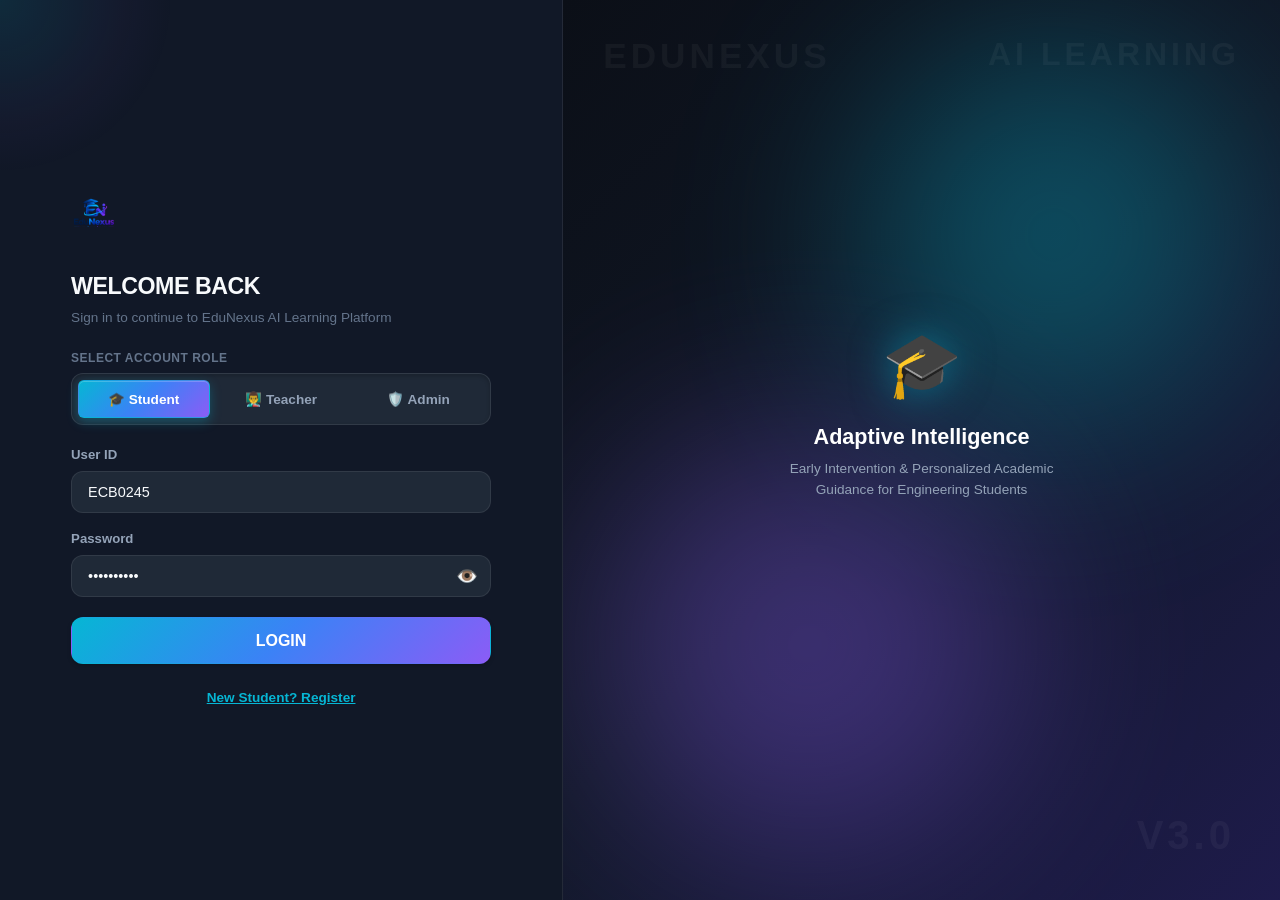
==== commit 3a86979b: "feat: Unified EduNexus UI design system, Teacher & Admin redesign, and Light/Dark mode contrast fixe" ====
--- a/index.html
+++ b/index.html
@@ -35,8 +35,14 @@
     <!-- PERMANENT FIXED SIDEBAR WITH USER FOOTER -->
     <aside id="sidebar-container" class="app-sidebar">
       <div class="sidebar-header">
-        <a class="sidebar-brand magnetic-target" onclick="Router.navigate('/student')" title="EduNexus">
-          <img src="assets/logo.png" alt="EduNexus — Personalized Learning Platform" class="edunexus-logo-img sidebar-logo-img">
+        <a class="sidebar-brand magnetic-target" onclick="Router.navigateDashboard()" title="EduNexus">
+          <div class="sidebar-brand-logo-badge">
+            <img src="assets/logo.png" alt="EduNexus" class="edunexus-logo-img sidebar-logo-img">
+          </div>
+          <div class="sidebar-brand-text-container">
+            <span class="sidebar-brand-title">EduNexus</span>
+            <span class="sidebar-brand-tagline">Learn • Grow • Achieve</span>
+          </div>
         </a>
       </div>
 
@@ -60,29 +66,44 @@
     <main class="app-main">
       <!-- Top Sticky App Header with Utility Controls -->
       <header class="app-header">
-        <!-- Header Utility Actions (Eye Care, Notifications, Profile) -->
         <div class="header-actions">
-          <button class="btn nexaai-floating-btn" onclick="App.openNexaAIChat()" title="✦ NexaAI — EduNexus Learning Intelligence Assistant">
-            <span style="font-size:1.05rem;">✦</span> <span style="font-size:0.75rem; font-weight:800;">NexaAI</span>
-          </button>
+          <!-- SINGLE HORIZONTAL GLASS CAPSULE -->
+          <div class="glass-header-capsule">
+            <!-- 1. NEXAAI PILL -->
+            <button class="capsule-item capsule-nexaai" onclick="App.openNexaAIChat()" title="✦ NexaAI Assistant">
+              <span class="capsule-icon">✦</span>
+              <span class="capsule-text">NexaAI</span>
+            </button>
 
-          <button class="btn btn-secondary btn-sm" onclick="App.toggleEyeCareTheme()" title="Toggle Eye Protection Mode">
-            👁 <span style="font-size:0.75rem; font-weight:700;">Eye Care</span>
-          </button>
+            <div class="capsule-divider"></div>
 
-          <button class="btn btn-secondary btn-sm" onclick="Notifications.toast('You have no unread notifications.', 'info')" title="Notifications">
-            🔔 <span class="badge badge-cyan" style="padding: 0.1rem 0.4rem;">0</span>
-          </button>
-          
-          <div style="position: relative;">
-            <button class="btn btn-outline btn-sm" onclick="App.toggleProfileDropdown()" title="Profile Account Menu">
-              👤 <span id="header-user-name">Profile</span> ▼
+            <!-- 2. EYE CARE CONTROL -->
+            <button class="capsule-item capsule-eyecare" onclick="App.toggleEyeCareTheme()" title="Toggle Eye Protection Mode">
+              <span class="capsule-icon">◉</span>
+              <span class="capsule-text">Eye Care</span>
             </button>
-            <div id="header-profile-dropdown" class="header-profile-dropdown">
-              <a class="dropdown-item" onclick="Router.navigate('/settings')">⚙️ Settings</a>
-              <div style="height: 1px; background: var(--border-color); margin: 0.35rem 0;"></div>
-              <a class="dropdown-item text-danger" onclick="Auth.confirmLogout()">🚪 Logout</a>
+
+            <div class="capsule-divider"></div>
+
+            <!-- 3. NOTIFICATION BADGE -->
+            <button class="capsule-item capsule-notification" onclick="Notifications.toast('You have no unread notifications.', 'info')" title="Notifications">
+              <span class="capsule-icon">🔔</span>
+              <span class="capsule-badge">0</span>
+            </button>
+
+            <div class="capsule-divider"></div>
+
+            <!-- 4. STUDENT NAME (PLAIN TEXT - NO DROPDOWN ARROW) -->
+            <div class="capsule-item capsule-user-name" title="Current Active User">
+              <span id="header-user-name">Rahul Meena</span>
             </div>
+
+            <div class="capsule-divider"></div>
+
+            <!-- 5. LOGOUT PILL -->
+            <button class="capsule-item capsule-logout" onclick="Auth.logout()" title="Log out of EduNexus">
+              <span class="capsule-text">Logout</span>
+            </button>
           </div>
         </div>
       </header>
--- a/css/dashboard.css
+++ b/css/dashboard.css
@@ -30,31 +30,71 @@
 }
 
 .sidebar-header {
-  height: var(--header-height);
-  display: flex;
-  align-items: center;
-  justify-content: space-between;
-  padding: 0 1.25rem;
+  height: auto;
+  min-height: var(--header-height);
+  padding: 1.1rem 1.25rem 0.9rem 1.25rem;
   border-bottom: 1px solid var(--border-color);
   flex-shrink: 0;
+  display: flex;
+  align-items: center;
   transition: border-color 0.25s ease;
 }
 
 .sidebar-brand {
   display: flex;
   align-items: center;
-  gap: 0.75rem;
+  gap: 0.85rem;
   overflow: hidden;
   text-decoration: none;
   cursor: pointer;
 }
 
-.sidebar-brand img {
-  height: 38px;
+.sidebar-brand-logo-badge {
+  width: 42px;
+  height: 42px;
+  border-radius: 12px;
+  background: linear-gradient(135deg, rgba(99, 102, 241, 0.15), rgba(59, 130, 246, 0.15));
+  border: 1px solid rgba(99, 102, 241, 0.3);
+  display: flex;
+  align-items: center;
+  justify-content: center;
+  flex-shrink: 0;
+  transition: transform 0.2s ease, border-color 0.2s ease;
+}
+
+.sidebar-brand:hover .sidebar-brand-logo-badge {
+  transform: scale(1.04);
+  border-color: rgba(99, 102, 241, 0.6);
+}
+
+.sidebar-brand img,
+.sidebar-brand-logo-badge img {
+  height: 30px;
   width: auto;
-  min-width: 38px;
+  min-width: 28px;
   object-fit: contain;
-  transition: transform 0.25s ease;
+}
+
+.sidebar-brand-text-container {
+  display: flex;
+  flex-direction: column;
+}
+
+.sidebar-brand-title {
+  font-size: 1.25rem;
+  font-weight: 800;
+  color: var(--text-primary);
+  letter-spacing: -0.02em;
+  line-height: 1.2;
+}
+
+.sidebar-brand-tagline {
+  font-size: 0.725rem;
+  font-weight: 600;
+  color: var(--text-muted);
+  letter-spacing: 0.02em;
+  margin-top: 0.15rem;
+  white-space: nowrap;
 }
 
 /* Sidebar Navigation Scrollable Area */
@@ -304,3 +344,661 @@
   opacity: 1;
   visibility: visible;
 }
+
+/* ============================================================
+   SINGLE HORIZONTAL GLASS CAPSULE HEADER CONTROLS
+   ============================================================ */
+
+@keyframes glassCapsuleEntrance {
+  from {
+    opacity: 0;
+    transform: translateY(-8px);
+  }
+  to {
+    opacity: 1;
+    transform: translateY(0);
+  }
+}
+
+.glass-header-capsule {
+  display: inline-flex;
+  align-items: center;
+  gap: 0.35rem;
+  height: 46px;
+  padding: 0 0.5rem;
+  border-radius: 9999px;
+  background: rgba(13, 27, 42, 0.82);
+  backdrop-filter: blur(16px);
+  -webkit-backdrop-filter: blur(16px);
+  border: 1px solid rgba(255, 255, 255, 0.12);
+  box-shadow: 0 6px 24px rgba(0, 0, 0, 0.35), inset 0 1px 0 rgba(255, 255, 255, 0.1);
+  animation: glassCapsuleEntrance 0.4s cubic-bezier(0.16, 1, 0.3, 1) forwards;
+  transition: all 0.25s ease;
+}
+
+[data-theme="light"] .glass-header-capsule {
+  background: rgba(248, 250, 252, 0.88);
+  border: 1px solid rgba(0, 0, 0, 0.1);
+  box-shadow: 0 4px 20px rgba(0, 0, 0, 0.08), inset 0 1px 0 rgba(255, 255, 255, 0.8);
+}
+
+.capsule-divider {
+  width: 1px;
+  height: 18px;
+  background: rgba(255, 255, 255, 0.1);
+  margin: 0 0.15rem;
+}
+
+[data-theme="light"] .capsule-divider {
+  background: rgba(0, 0, 0, 0.1);
+}
+
+.capsule-item {
+  display: inline-flex;
+  align-items: center;
+  gap: 0.35rem;
+  height: 34px;
+  padding: 0 0.65rem;
+  border-radius: 9999px;
+  border: 1px solid transparent;
+  background: transparent;
+  color: #E2E8F0;
+  font-size: 0.825rem;
+  font-weight: 600;
+  cursor: pointer;
+  white-space: nowrap;
+  transition: all 0.2s cubic-bezier(0.16, 1, 0.3, 1);
+  user-select: none;
+}
+
+[data-theme="light"] .capsule-item {
+  color: #334155;
+}
+
+.capsule-item .capsule-icon {
+  color: #94A3B8;
+}
+
+.capsule-item:hover {
+  transform: scale(1.02);
+  background: rgba(255, 255, 255, 0.08);
+  color: #FFFFFF;
+}
+
+[data-theme="light"] .capsule-item:hover {
+  background: rgba(0, 0, 0, 0.05);
+  color: #0F172A;
+}
+
+/* 1. NexaAI Pill — Subtle Blue Tinted Accent */
+.capsule-nexaai {
+  background: rgba(56, 189, 248, 0.12);
+  border: 1px solid rgba(56, 189, 248, 0.3);
+  color: #38BDF8;
+  font-weight: 700;
+}
+
+.capsule-nexaai .capsule-icon {
+  font-size: 0.9rem;
+  color: #38BDF8;
+}
+
+.capsule-nexaai:hover {
+  background: rgba(56, 189, 248, 0.22);
+  border-color: rgba(56, 189, 248, 0.5);
+  color: #7DD3FC;
+}
+
+/* 2. Eye Care Control — Neutral Light Gray */
+.capsule-eyecare .capsule-icon {
+  font-size: 0.9rem;
+  color: #94A3B8;
+}
+
+/* 3. Notification Badge — Neutral Subtle Badge */
+.capsule-notification {
+  gap: 0.35rem;
+}
+
+.capsule-notification .capsule-icon {
+  color: #94A3B8;
+}
+
+.capsule-badge {
+  display: inline-flex;
+  align-items: center;
+  justify-content: center;
+  width: 18px;
+  height: 18px;
+  border-radius: 50%;
+  background: rgba(255, 255, 255, 0.12);
+  color: #E2E8F0;
+  font-size: 0.7rem;
+  font-weight: 700;
+}
+
+[data-theme="light"] .capsule-badge {
+  background: rgba(0, 0, 0, 0.08);
+  color: #334155;
+}
+
+/* 4. Student Name (Clean Plain Light Text — NO ARROWS) */
+.capsule-user-name {
+  cursor: default;
+  font-weight: 600;
+  color: #F8FAFC;
+  padding: 0 0.4rem;
+}
+
+[data-theme="light"] .capsule-user-name {
+  color: #0F172A;
+}
+
+.capsule-user-name:hover {
+  transform: none;
+  background: transparent;
+}
+
+/* 5. Logout Pill — Neutral Default with Subtle Warm/Red Tint on Hover */
+.capsule-logout {
+  background: rgba(255, 255, 255, 0.06);
+  border: 1px solid rgba(255, 255, 255, 0.12);
+  color: #E2E8F0;
+  font-weight: 600;
+}
+
+[data-theme="light"] .capsule-logout {
+  background: rgba(0, 0, 0, 0.04);
+  border: 1px solid rgba(0, 0, 0, 0.1);
+  color: #334155;
+}
+
+.capsule-logout:hover {
+  background: rgba(239, 68, 68, 0.15);
+  border-color: rgba(239, 68, 68, 0.35);
+  color: #F87171;
+}
+
+@media (max-width: 768px) {
+  .glass-header-capsule {
+    height: 42px;
+    padding: 0 0.35rem;
+    gap: 0.2rem;
+  }
+  .capsule-item {
+    padding: 0 0.45rem;
+    font-size: 0.775rem;
+  }
+  .capsule-text {
+    display: none;
+  }
+  .capsule-nexaai .capsule-text,
+  .capsule-user-name #header-user-name,
+  .capsule-logout .capsule-text {
+    display: inline;
+  }
+}
+
+/* ============================================================
+   EDUNEXUS V3 — PRODUCTION TEACHER EDTECH DESIGN SYSTEM
+   MATCHING REFERENCE DESIGN (input_file_0.png)
+   ============================================================ */
+
+/* Teacher Gradient Active Sidebar Items */
+.app-sidebar .nav-item.active,
+.teacher-sidebar-item.active {
+  background: linear-gradient(135deg, #6366F1 0%, #8B5CF6 100%) !important;
+  color: #FFFFFF !important;
+  box-shadow: 0 4px 14px rgba(99, 102, 241, 0.35) !important;
+  font-weight: 600 !important;
+}
+
+.app-sidebar .nav-item.active i,
+.app-sidebar .nav-item.active .nav-icon {
+  color: #FFFFFF !important;
+}
+
+/* Sidebar Teacher Profile Card & Dark Switch Footer */
+.teacher-sidebar-user-card {
+  background: rgba(22, 28, 45, 0.8);
+  border: 1px solid rgba(255, 255, 255, 0.08);
+  border-radius: 12px;
+  padding: 0.85rem;
+  margin-top: auto;
+  display: flex;
+  align-items: center;
+  gap: 0.75rem;
+}
+
+.teacher-sidebar-user-avatar {
+  width: 38px;
+  height: 38px;
+  border-radius: 50%;
+  background: linear-gradient(135deg, #3B82F6, #6366F1);
+  color: #FFFFFF;
+  font-weight: 800;
+  display: flex;
+  align-items: center;
+  justify-content: center;
+  font-size: 0.95rem;
+}
+
+/* Production EdTech Header Pill Widgets */
+.teacher-header-widget {
+  background: rgba(22, 28, 45, 0.75);
+  border: 1px solid rgba(255, 255, 255, 0.1);
+  border-radius: 12px;
+  padding: 0.45rem 0.85rem;
+  display: flex;
+  align-items: center;
+  gap: 0.65rem;
+  font-size: 0.8rem;
+  color: var(--text-primary);
+  backdrop-filter: blur(8px);
+}
+
+.teacher-header-bell {
+  width: 36px;
+  height: 36px;
+  border-radius: 10px;
+  background: rgba(22, 28, 45, 0.75);
+  border: 1px solid rgba(255, 255, 255, 0.1);
+  display: flex;
+  align-items: center;
+  justify-content: center;
+  position: relative;
+  cursor: pointer;
+  color: var(--text-primary);
+}
+
+.teacher-header-bell-badge {
+  position: absolute;
+  top: -4px;
+  right: -4px;
+  background: #EF4444;
+  color: #FFFFFF;
+  font-size: 0.65rem;
+  font-weight: 800;
+  width: 16px;
+  height: 16px;
+  border-radius: 50%;
+  display: flex;
+  align-items: center;
+  justify-content: center;
+  border: 2px solid #090D16;
+}
+
+/* Table Gradient Header matching reference image */
+.teacher-students-table {
+  width: 100%;
+  border-collapse: separate;
+  border-spacing: 0 0.4rem;
+}
+
+.teacher-students-table thead tr {
+  background: linear-gradient(90deg, #6366F1 0%, #3B82F6 100%) !important;
+  color: #FFFFFF !important;
+  border-radius: 12px;
+}
+
+.teacher-students-table th {
+  padding: 0.85rem 1rem !important;
+  font-size: 0.825rem !important;
+  font-weight: 700 !important;
+  color: #FFFFFF !important;
+  text-align: left;
+  white-space: nowrap;
+  border: none !important;
+}
+
+.teacher-students-table th:first-child {
+  border-top-left-radius: 10px;
+  border-bottom-left-radius: 10px;
+}
+
+.teacher-students-table th:last-child {
+  border-top-right-radius: 10px;
+  border-bottom-right-radius: 10px;
+}
+
+.teacher-students-table tbody tr {
+  background: rgba(13, 17, 28, 0.6);
+  transition: background-color 0.2s ease, transform 0.15s ease;
+}
+
+.teacher-students-table tbody tr:hover {
+  background: rgba(30, 41, 67, 0.6);
+}
+
+.teacher-students-table td {
+  padding: 0.85rem 1rem !important;
+  vertical-align: middle !important;
+  border-top: 1px solid rgba(255, 255, 255, 0.04);
+  border-bottom: 1px solid rgba(255, 255, 255, 0.04);
+  font-size: 0.85rem;
+  color: var(--text-primary);
+  white-space: nowrap;
+}
+
+.teacher-students-table td:first-child {
+  border-top-left-radius: 8px;
+  border-bottom-left-radius: 8px;
+  border-left: 1px solid rgba(255, 255, 255, 0.04);
+}
+
+.teacher-students-table td:last-child {
+  border-top-right-radius: 8px;
+  border-bottom-right-radius: 8px;
+  border-right: 1px solid rgba(255, 255, 255, 0.04);
+}
+
+/* Student Avatar Initial Circle */
+.student-avatar-circle {
+  width: 32px;
+  height: 32px;
+  border-radius: 50%;
+  display: inline-flex;
+  align-items: center;
+  justify-content: center;
+  font-size: 0.75rem;
+  font-weight: 800;
+  color: #FFFFFF;
+  margin-right: 0.65rem;
+  flex-shrink: 0;
+}
+
+/* Risk Badges matching reference pills */
+.risk-pill {
+  display: inline-flex;
+  align-items: center;
+  justify-content: center;
+  padding: 0.25rem 0.65rem;
+  border-radius: 9999px;
+  font-size: 0.685rem;
+  font-weight: 800;
+  letter-spacing: 0.03em;
+  text-transform: uppercase;
+}
+
+.risk-pill-low {
+  background: rgba(16, 185, 129, 0.12);
+  color: #10B981;
+  border: 1px solid rgba(16, 185, 129, 0.35);
+}
+
+.risk-pill-medium {
+  background: rgba(245, 158, 11, 0.12);
+  color: #F59E0B;
+  border: 1px solid rgba(245, 158, 11, 0.35);
+}
+
+.risk-pill-high {
+  background: rgba(239, 68, 68, 0.12);
+  color: #EF4444;
+  border: 1px solid rgba(239, 68, 68, 0.35);
+}
+
+/* Row Action Buttons matching reference */
+.btn-action-ghost {
+  background: rgba(255, 255, 255, 0.06) !important;
+  border: 1px solid rgba(255, 255, 255, 0.15) !important;
+  color: #E2E8F0 !important;
+  padding: 0.3rem 0.65rem !important;
+  border-radius: 8px !important;
+  font-size: 0.75rem !important;
+  font-weight: 600 !important;
+  transition: all 0.2s ease !important;
+}
+
+.btn-action-ghost:hover {
+  background: rgba(255, 255, 255, 0.12) !important;
+  border-color: rgba(255, 255, 255, 0.3) !important;
+}
+
+.btn-action-purple {
+  background: linear-gradient(135deg, #6366F1, #8B5CF6) !important;
+  border: none !important;
+  color: #FFFFFF !important;
+  padding: 0.3rem 0.65rem !important;
+  border-radius: 8px !important;
+  font-size: 0.75rem !important;
+  font-weight: 600 !important;
+  box-shadow: 0 2px 8px rgba(99, 102, 241, 0.3) !important;
+  transition: all 0.2s ease !important;
+}
+
+.btn-action-purple:hover {
+  transform: translateY(-1px) !important;
+  box-shadow: 0 4px 12px rgba(99, 102, 241, 0.5) !important;
+}
+
+.btn-action-blue {
+  background: linear-gradient(135deg, #3B82F6, #2563EB) !important;
+  border: none !important;
+  color: #FFFFFF !important;
+  padding: 0.3rem 0.65rem !important;
+  border-radius: 8px !important;
+  font-size: 0.75rem !important;
+  font-weight: 600 !important;
+  box-shadow: 0 2px 8px rgba(59, 130, 246, 0.3) !important;
+  transition: all 0.2s ease !important;
+}
+
+.btn-action-blue:hover {
+  transform: translateY(-1px) !important;
+  box-shadow: 0 4px 12px rgba(59, 130, 246, 0.5) !important;
+}
+
+/* ============================================================
+   TEACHER & ADMIN LIGHT MODE THEME OVERRIDES
+   ============================================================ */
+
+/* 1. Page Backgrounds & Base Text */
+[data-theme="light"] body {
+  background-color: #F8FAFC !important;
+  color: #0F172A !important;
+}
+
+[data-theme="light"] .teacher-dashboard-page,
+[data-theme="light"] .admin-dashboard-page,
+[data-theme="light"] .teacher-students-page,
+[data-theme="light"] .admin-users-page,
+[data-theme="light"] .admin-students-page,
+[data-theme="light"] .admin-teachers-page,
+[data-theme="light"] .admin-institutes-page,
+[data-theme="light"] .admin-analytics-page,
+[data-theme="light"] .admin-settings-page {
+  background-color: #F8FAFC !important;
+  color: #0F172A !important;
+}
+
+/* 2. Light Mode Cards & Surfaces */
+[data-theme="light"] .card,
+[data-theme="light"] .card-gradient-border {
+  background: #FFFFFF !important;
+  border: 1px solid #E2E8F0 !important;
+  box-shadow: 0 4px 12px rgba(0, 0, 0, 0.05) !important;
+  color: #0F172A !important;
+}
+
+[data-theme="light"] .card h1,
+[data-theme="light"] .card h2,
+[data-theme="light"] .card h3,
+[data-theme="light"] .card h4,
+[data-theme="light"] .card strong {
+  color: #0F172A !important;
+}
+
+[data-theme="light"] .card p,
+[data-theme="light"] .card span,
+[data-theme="light"] .card div {
+  color: #334155;
+}
+
+/* 3. Light Mode Tables (Teacher & Admin) */
+[data-theme="light"] .teacher-students-table {
+  background: #FFFFFF !important;
+  color: #0F172A !important;
+}
+
+[data-theme="light"] .teacher-students-table thead tr {
+  background: linear-gradient(90deg, #6366F1 0%, #3B82F6 100%) !important;
+}
+
+[data-theme="light"] .teacher-students-table th {
+  color: #FFFFFF !important;
+  font-weight: 700 !important;
+}
+
+[data-theme="light"] .teacher-students-table tbody tr {
+  background: #FFFFFF !important;
+  border-bottom: 1px solid #E2E8F0 !important;
+}
+
+[data-theme="light"] .teacher-students-table tbody tr:hover {
+  background: #F8FAFC !important;
+}
+
+[data-theme="light"] .teacher-students-table td {
+  color: #334155 !important;
+  border-color: #E2E8F0 !important;
+}
+
+[data-theme="light"] .teacher-students-table td strong {
+  color: #0F172A !important;
+}
+
+[data-theme="light"] .teacher-students-table td code {
+  background: #F1F5F9 !important;
+  color: #334155 !important;
+  border: 1px solid #CBD5E1 !important;
+}
+
+/* 4. Light Mode Header Widgets & Bells */
+[data-theme="light"] .teacher-header-widget {
+  background: #FFFFFF !important;
+  border: 1px solid #CBD5E1 !important;
+  box-shadow: 0 2px 6px rgba(0, 0, 0, 0.05) !important;
+  color: #0F172A !important;
+}
+
+[data-theme="light"] .teacher-header-bell {
+  background: #FFFFFF !important;
+  border: 1px solid #CBD5E1 !important;
+  box-shadow: 0 2px 6px rgba(0, 0, 0, 0.05) !important;
+  color: #0F172A !important;
+}
+
+/* 5. Light Mode Buttons */
+[data-theme="light"] .btn-action-ghost {
+  background: #FFFFFF !important;
+  border: 1px solid #CBD5E1 !important;
+  color: #1E293B !important;
+  box-shadow: 0 1px 3px rgba(0, 0, 0, 0.05) !important;
+}
+
+[data-theme="light"] .btn-action-ghost:hover {
+  background: #F1F5F9 !important;
+  border-color: #94A3B8 !important;
+  color: #0F172A !important;
+}
+
+/* 6. Light Mode Risk Badges (Pills) */
+[data-theme="light"] .risk-pill-low {
+  background: #D1FAE5 !important;
+  color: #065F46 !important;
+  border: 1px solid #A7F3D0 !important;
+}
+
+[data-theme="light"] .risk-pill-medium {
+  background: #FEF3C7 !important;
+  color: #92400E !important;
+  border: 1px solid #FDE68A !important;
+}
+
+[data-theme="light"] .risk-pill-high {
+  background: #FEE2E2 !important;
+  color: #991B1B !important;
+  border: 1px solid #FCA5A5 !important;
+}
+
+/* 7. Light Mode Sidebar (Teacher & Admin) */
+[data-theme="light"] .app-sidebar[data-active-role="teacher"],
+[data-theme="light"] .app-sidebar[data-active-role="admin"] {
+  background: #FFFFFF !important;
+  border-right: 1px solid #E2E8F0 !important;
+  box-shadow: 2px 0 10px rgba(0, 0, 0, 0.03) !important;
+}
+
+[data-theme="light"] .app-sidebar[data-active-role="teacher"] .sidebar-brand-title,
+[data-theme="light"] .app-sidebar[data-active-role="admin"] .sidebar-brand-title {
+  color: #0F172A !important;
+}
+
+[data-theme="light"] .app-sidebar[data-active-role="teacher"] .sidebar-brand-tagline,
+[data-theme="light"] .app-sidebar[data-active-role="admin"] .sidebar-brand-tagline {
+  color: #64748B !important;
+}
+
+[data-theme="light"] .app-sidebar[data-active-role="teacher"] .nav-item,
+[data-theme="light"] .app-sidebar[data-active-role="admin"] .nav-item {
+  color: #475569 !important;
+}
+
+[data-theme="light"] .app-sidebar[data-active-role="teacher"] .nav-item:hover,
+[data-theme="light"] .app-sidebar[data-active-role="admin"] .nav-item:hover {
+  background: #F1F5F9 !important;
+  color: #0F172A !important;
+}
+
+[data-theme="light"] .app-sidebar[data-active-role="teacher"] .nav-item.active,
+[data-theme="light"] .app-sidebar[data-active-role="admin"] .nav-item.active {
+  background: linear-gradient(135deg, #6366F1, #8B5CF6) !important;
+  color: #FFFFFF !important;
+  box-shadow: 0 4px 12px rgba(99, 102, 241, 0.3) !important;
+}
+
+/* 8. Light Mode Search & Form Inputs */
+[data-theme="light"] .form-control,
+[data-theme="light"] .form-select {
+  background-color: #FFFFFF !important;
+  color: #0F172A !important;
+  border: 1px solid #CBD5E1 !important;
+}
+
+[data-theme="light"] .form-control::placeholder {
+  color: #64748B !important;
+}
+
+/* 9. High-Contrast Weak Topic & Student ID Badges in Light Mode */
+.student-id-badge {
+  background: rgba(255, 255, 255, 0.06);
+  color: #CBD5E1;
+  border: 1px solid rgba(255, 255, 255, 0.1);
+}
+
+[data-theme="light"] .student-id-badge {
+  background: #F1F5F9 !important;
+  color: #0F172A !important;
+  border: 1px solid #CBD5E1 !important;
+  font-weight: 700 !important;
+}
+
+.weak-topic-text {
+  color: var(--text-primary);
+}
+
+[data-theme="light"] .weak-topic-text {
+  color: #0F172A !important;
+  font-weight: 700 !important;
+}
+
+.progress-track {
+  background: rgba(255, 255, 255, 0.1);
+}
+
+[data-theme="light"] .progress-track {
+  background: #E2E8F0 !important;
+}
+
+
